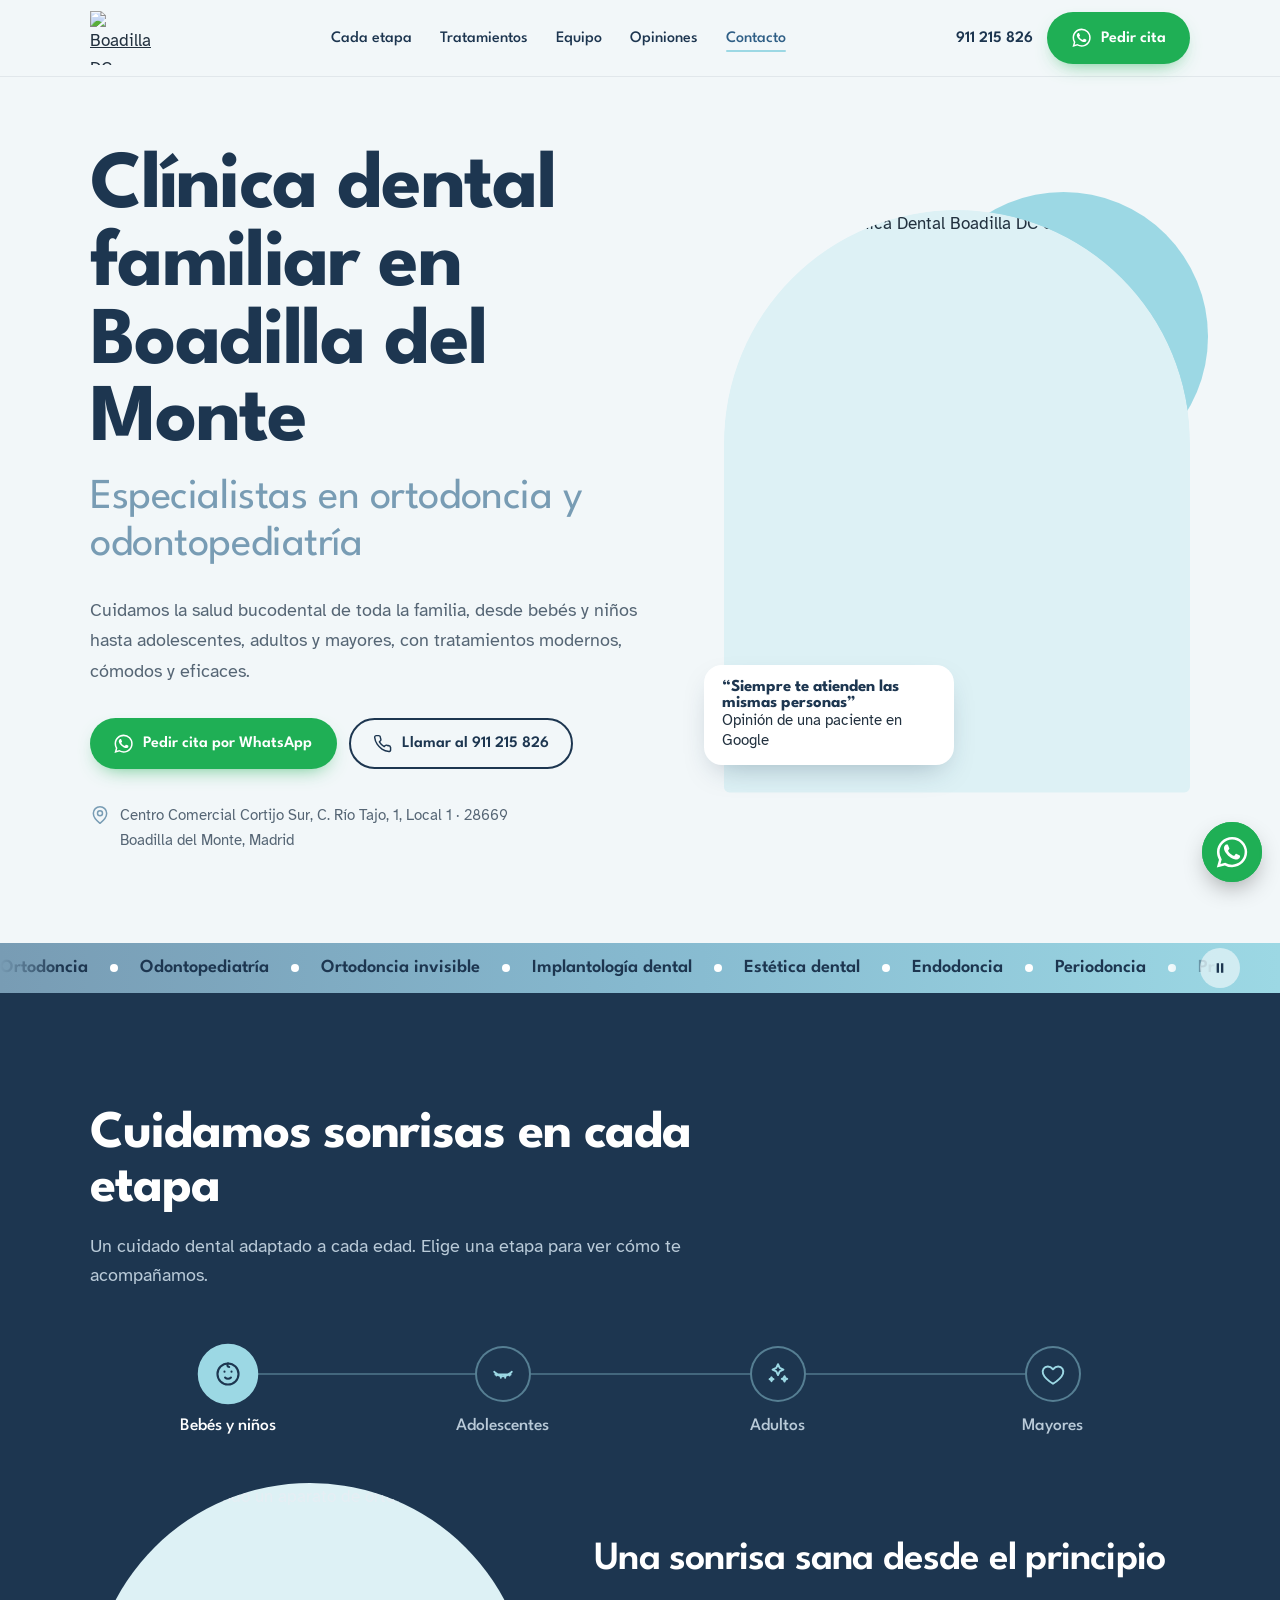
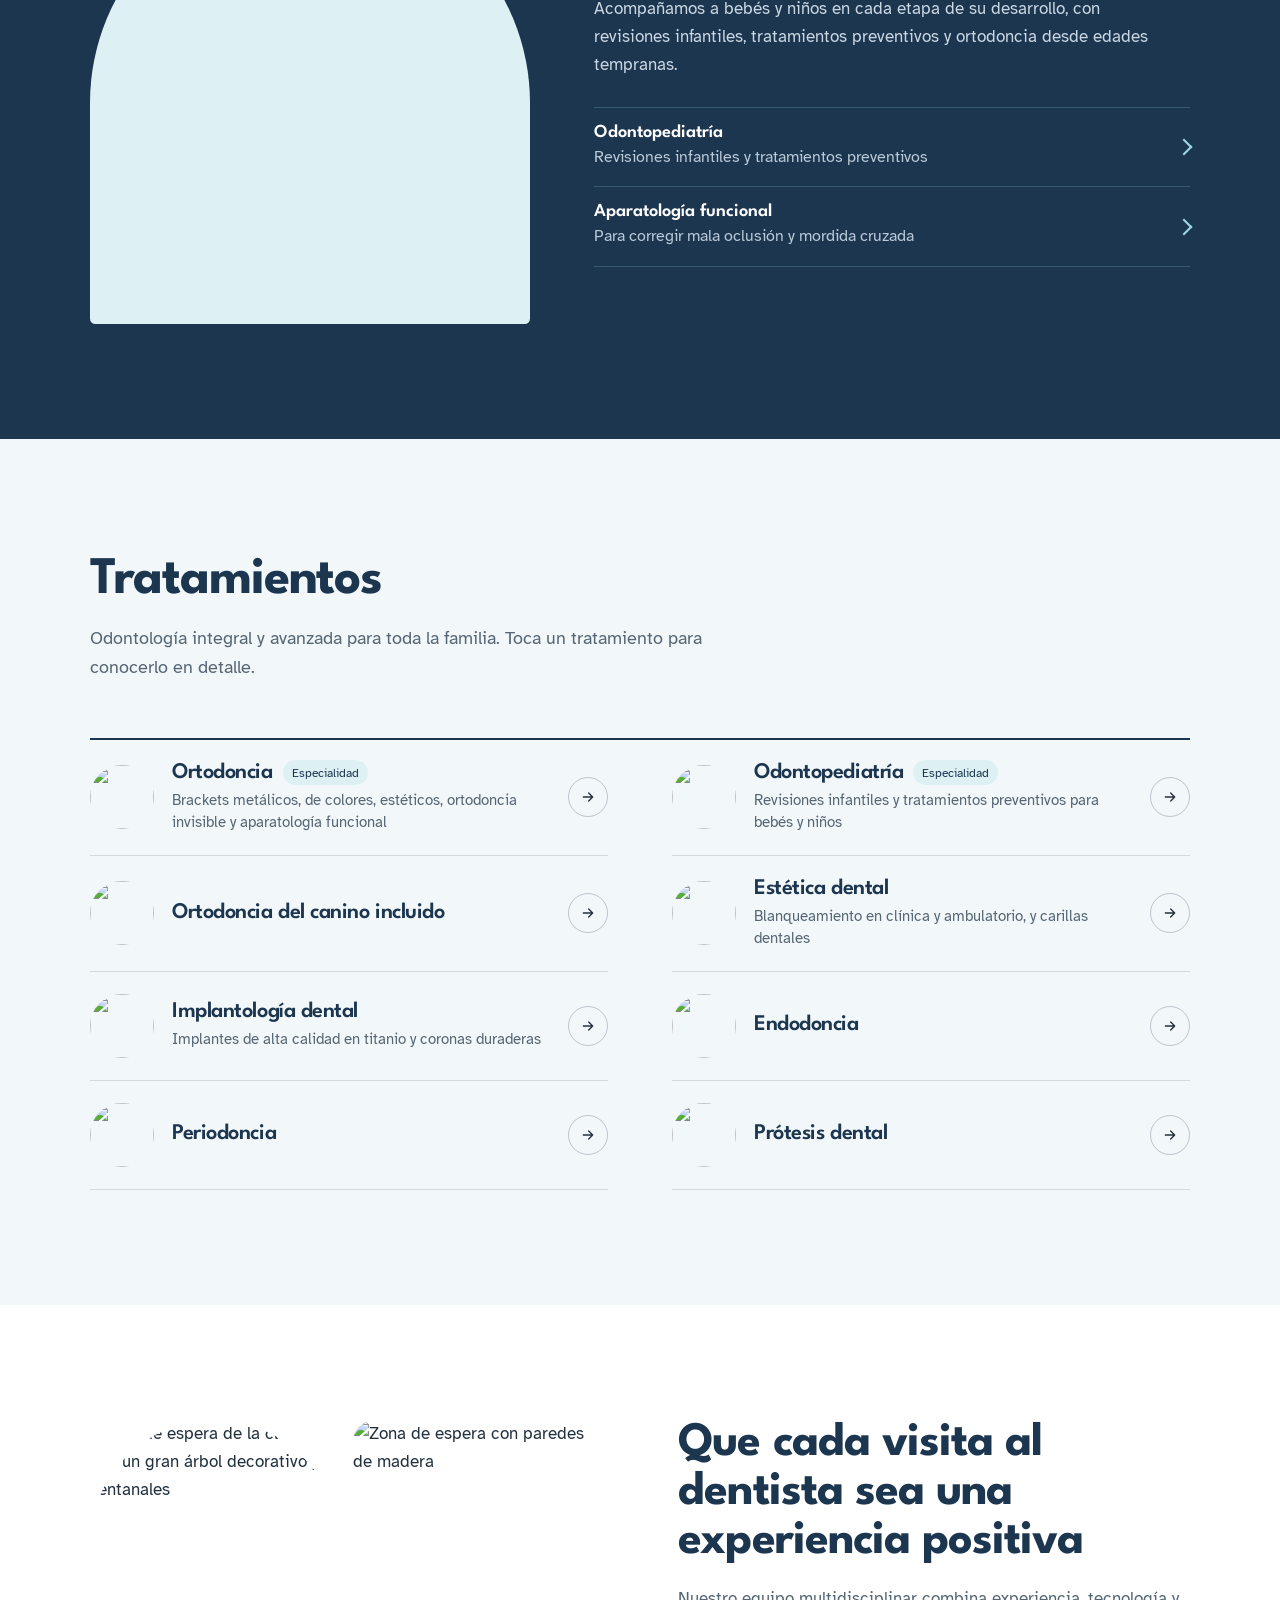
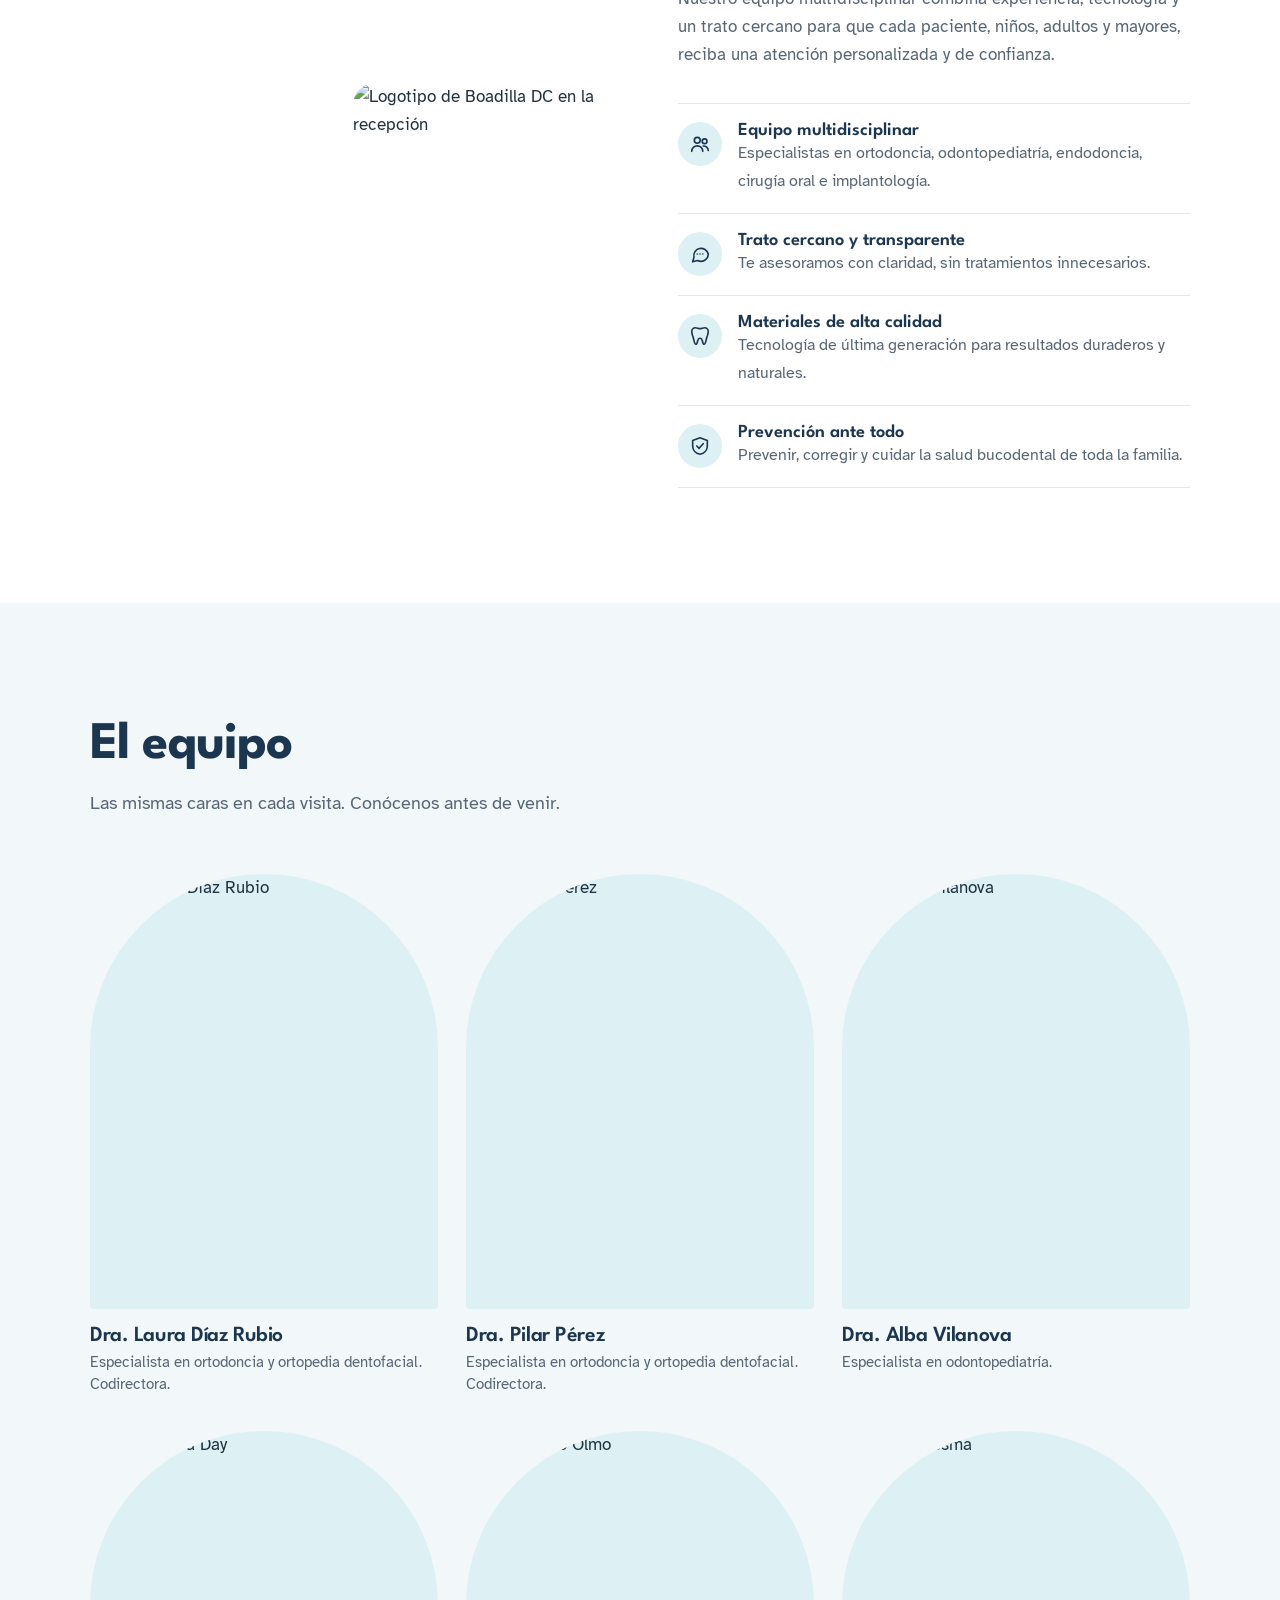
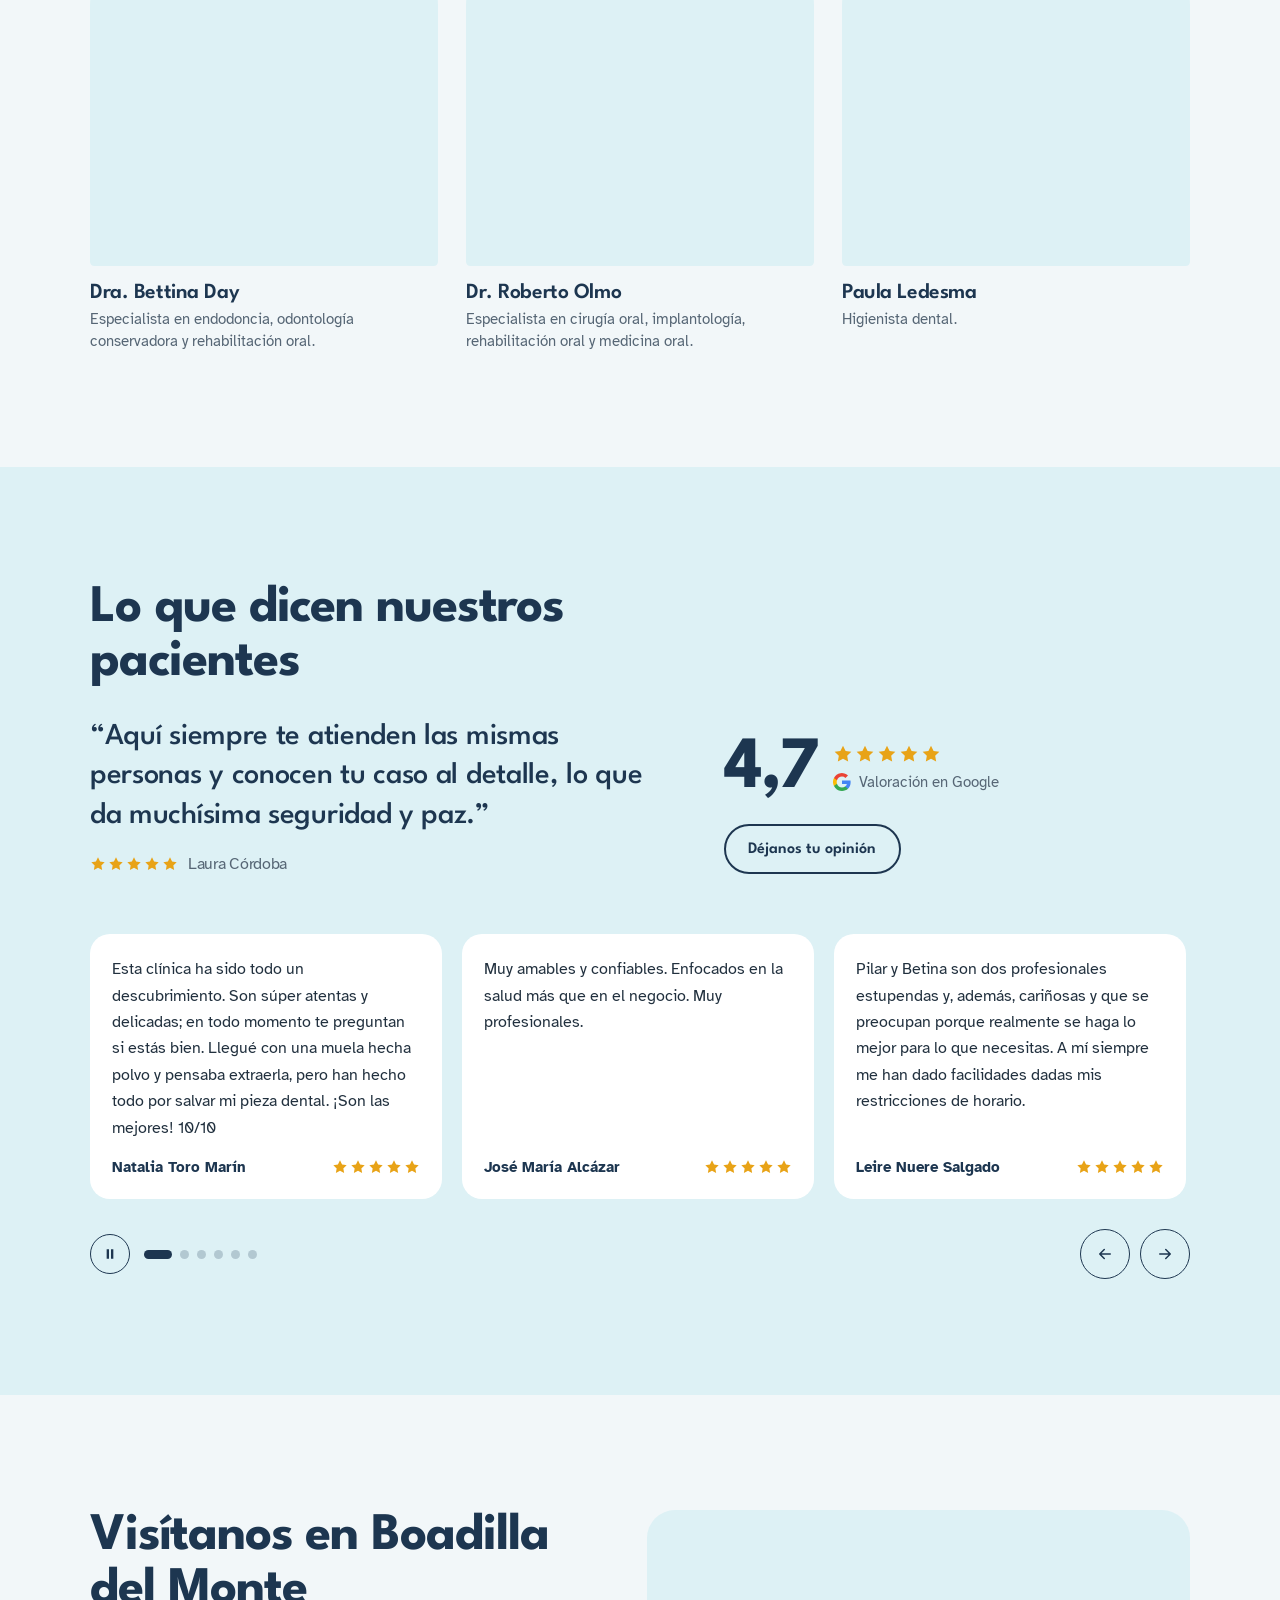
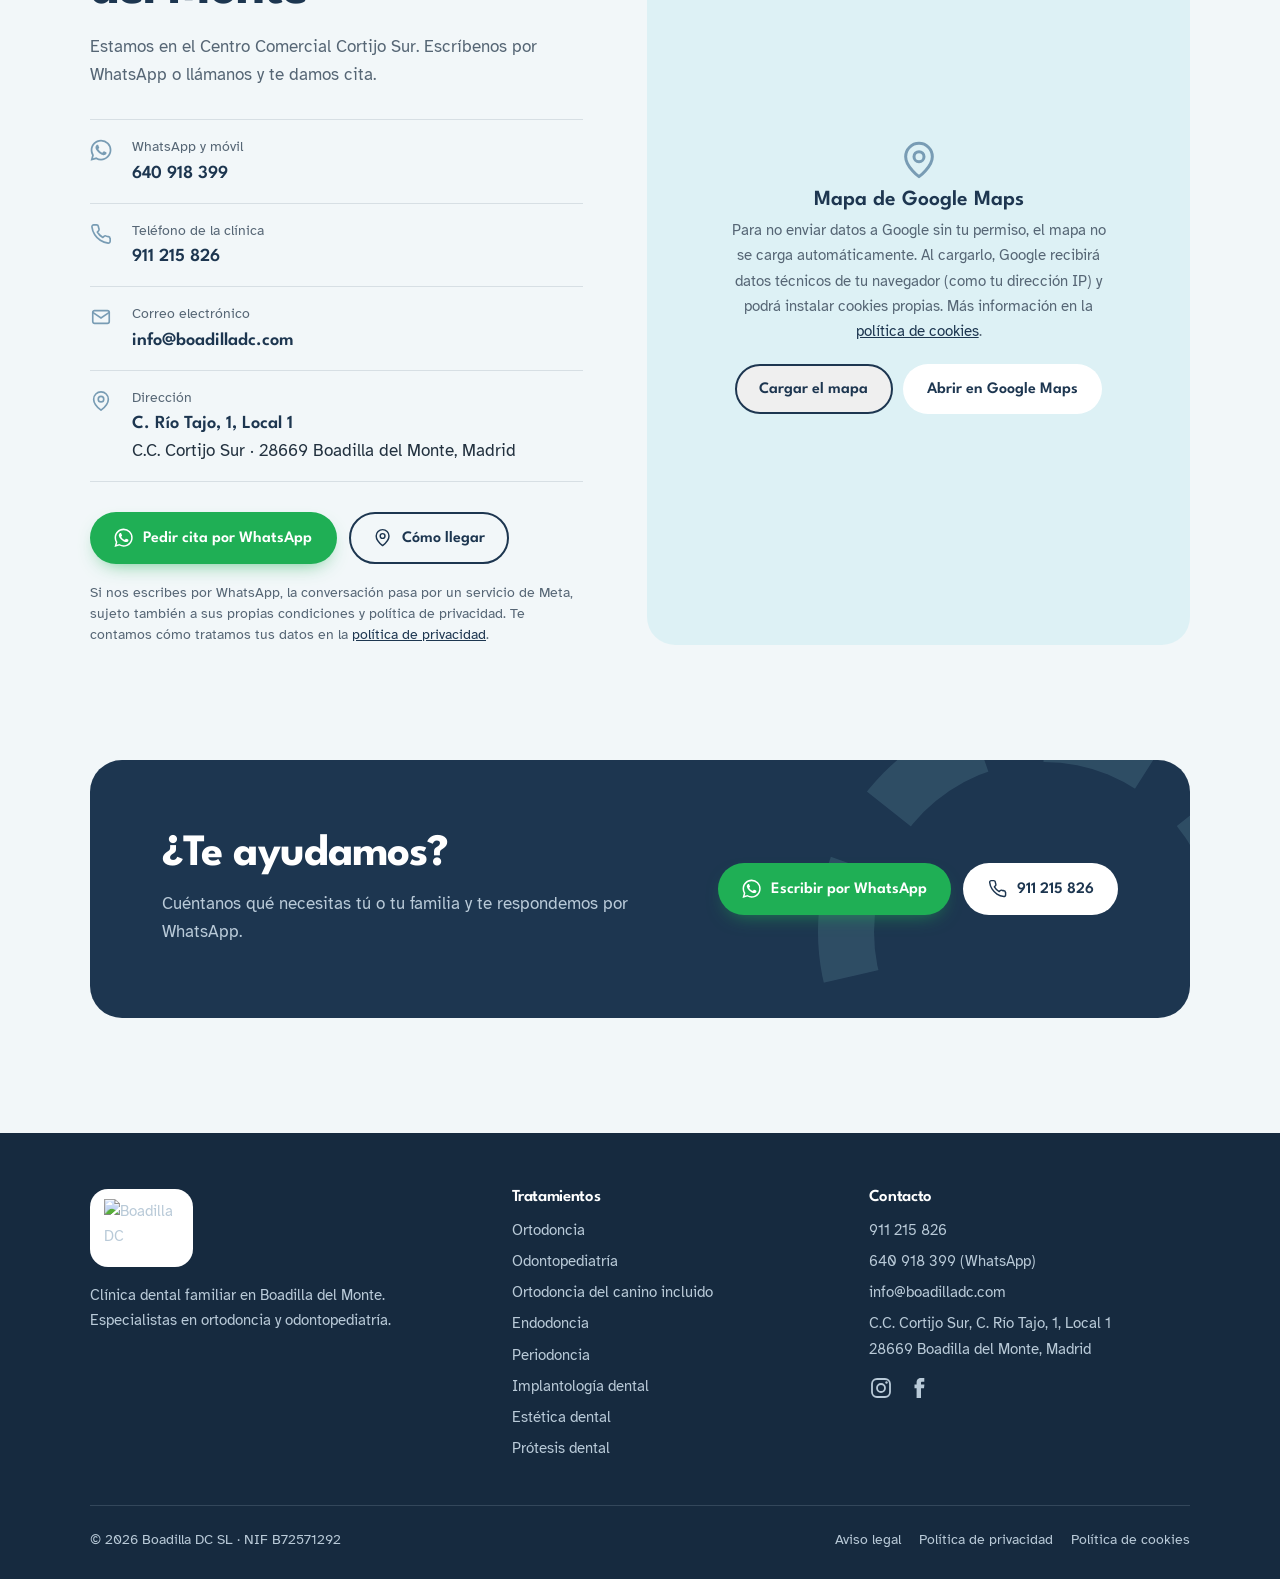
==== index.html @ c6693d9a "Sitio Boadilla DC: portada, movimiento y páginas legales" ====
<!doctype html>
<html lang="es">
<head>
<meta charset="utf-8">
<meta name="viewport" content="width=device-width, initial-scale=1">
<meta name="robots" content="noindex, nofollow">
<title>Clínica Dental Boadilla DC · Ortodoncia y odontopediatría en Boadilla del Monte</title>
<meta name="description" content="Clínica dental familiar en Boadilla del Monte. Especialistas en ortodoncia y odontopediatría, con endodoncia, periodoncia, implantología, estética y prótesis dental. Pide cita por WhatsApp.">
<link rel="icon" href="https://boadilladc.com/wp-content/uploads/2025/10/BDC_LogoFinal_doscolores.pdf-removebg-preview.png">
<link rel="preload" href="fonts/league-spartan-latin.woff2" as="font" type="font/woff2" crossorigin>
<link rel="stylesheet" href="fonts/fonts.css">
<style>
:root{
  --ink:#1D3650;        /* navy de los uniformes, profundizado del azul del logo */
  --steel:#789CB4;      /* azul del logo */
  --aqua:#9CD8E4;       /* aguamarina del logo */
  --aqua-soft:#DDF1F5;
  --mist:#F2F7F9;       /* fondo frío, clínico */
  --oak:#C49A6C;        /* listones de madera de la clínica */
  --white:#FFFFFF;
  --text:#22313F;
  --muted:#566675;
  --wa:#1FAF55;
  --radius-arch:999px 999px 24px 24px;
  --max:1180px;
  --gutter:clamp(16px,4vw,40px);
}
*{box-sizing:border-box}
html{scroll-behavior:smooth}
body{margin:0;background:var(--mist);color:var(--text);font:400 1.0625rem/1.65 "Atkinson Hyperlegible",system-ui,sans-serif;-webkit-font-smoothing:antialiased}
img{max-width:100%;display:block}
a{color:inherit}
h1,h2,h3,h4{font-family:"League Spartan",system-ui,sans-serif;color:var(--ink);margin:0;letter-spacing:-.02em;line-height:1.02}
p{margin:0}
.wrap{max-width:var(--max);margin:0 auto;padding:0 var(--gutter)}
:focus-visible{outline:3px solid var(--steel);outline-offset:3px;border-radius:6px}
.skip{position:absolute;left:-999px;top:8px;background:var(--ink);color:#fff;padding:8px 14px;z-index:200}
.skip:focus{left:8px}

/* Buttons */
.btn{display:inline-flex;align-items:center;gap:.6em;font:600 1rem/1 "League Spartan",sans-serif;padding:1em 1.4em .9em;border-radius:999px;text-decoration:none;border:2px solid transparent;transition:background .2s,color .2s,border-color .2s;white-space:nowrap}
.btn svg{width:1.2em;height:1.2em;flex:none;margin-top:-.15em}
.btn-wa{background:var(--wa);color:#fff}
.btn-wa:hover{background:#178f45}
.btn-line{border-color:var(--ink);color:var(--ink)}
.btn-line:hover{background:var(--ink);color:#fff}
.btn-light{background:#fff;color:var(--ink)}
.btn-light:hover{background:var(--aqua)}

/* Header */
header.site{position:sticky;top:0;z-index:50;background:rgba(242,247,249,.92);backdrop-filter:blur(10px);-webkit-backdrop-filter:blur(10px);border-bottom:1px solid rgba(29,54,80,.08)}
.bar{display:flex;align-items:center;justify-content:space-between;gap:20px;height:76px}
.brand img{height:54px;width:auto}
nav.main{display:flex;gap:28px;font:500 1rem "League Spartan",sans-serif}
nav.main a{text-decoration:none;color:var(--ink);padding:6px 0;border-bottom:2px solid transparent}
nav.main a:hover{border-color:var(--aqua)}
.bar-cta{display:flex;align-items:center;gap:14px}
.bar-tel{font:600 1rem "League Spartan",sans-serif;text-decoration:none;color:var(--ink)}
.menu-btn{display:none;background:none;border:0;padding:8px;color:var(--ink);cursor:pointer}
.menu-btn svg{width:28px;height:28px}

/* Hero */
.hero{padding:clamp(32px,6vw,72px) 0 clamp(48px,7vw,96px);overflow:hidden}
.hero-grid{display:grid;grid-template-columns:1.1fr .9fr;gap:clamp(28px,5vw,72px);align-items:center}
.hero h1{font-size:clamp(2.6rem,6.4vw,5.4rem);font-weight:700;line-height:.95}
.hero h1 .sub{display:block;font-weight:400;color:var(--steel);font-size:.52em;letter-spacing:-.01em;margin-top:.35em;line-height:1.1}
.hero .lead{margin-top:26px;max-width:34em;font-size:1.15rem;color:var(--muted)}
.hero .actions{display:flex;flex-wrap:wrap;gap:12px;margin-top:32px}
.hero .where{display:flex;gap:10px;align-items:flex-start;margin-top:34px;color:var(--muted);font-size:.95rem;max-width:30em}
.hero .where svg{width:20px;height:20px;flex:none;color:var(--steel);margin-top:2px}
.arch{position:relative;border-radius:var(--radius-arch);overflow:hidden;aspect-ratio:4/5;background:var(--aqua-soft)}
.arch img{width:100%;height:100%;object-fit:cover}
.hero-figure{position:relative}
.hero-figure::before{content:"";position:absolute;inset:-18px -18px auto auto;width:62%;aspect-ratio:1;border-radius:50%;background:var(--aqua);z-index:-1}
.hero-figure figcaption{position:absolute;left:-20px;bottom:28px;background:#fff;border-radius:18px;padding:14px 18px;box-shadow:0 12px 30px -12px rgba(29,54,80,.35);font-size:.92rem;max-width:250px;line-height:1.35}
.hero-figure figcaption strong{display:block;font:700 1.05rem "League Spartan",sans-serif;color:var(--ink)}

/* hero load sequence (single orchestrated moment) */
@media (prefers-reduced-motion:no-preference){
  .hero h1 .sub,.hero .lead,.hero .actions,.hero .where{animation:rise .8s cubic-bezier(.2,.7,.2,1) both}
  .hero h1 .sub{animation-delay:.38s}.hero .lead{animation-delay:.48s}.hero .actions{animation-delay:.58s}.hero .where{animation-delay:.68s}
  .hero .arch{animation:archin 1.1s cubic-bezier(.2,.7,.2,1) both .1s}
  @keyframes rise{from{opacity:0;transform:translateY(18px)}to{opacity:1;transform:none}}
  @keyframes archin{from{clip-path:inset(100% 0 0 0 round 999px 999px 24px 24px)}to{clip-path:inset(0 0 0 0 round 999px 999px 24px 24px)}}
}

/* Section scaffolding */
section{padding:clamp(64px,9vw,120px) 0}
.sec-head{max-width:46rem;margin-bottom:clamp(32px,5vw,56px)}
.sec-head h2{font-size:clamp(2rem,4.4vw,3.3rem);font-weight:700}
.sec-head p{margin-top:16px;color:var(--muted);font-size:1.1rem;max-width:38em}

/* Etapas — signature */
.etapas{background:var(--ink);color:#E6EEF4}
.etapas h2{color:#fff}
.etapas .sec-head p{color:#B9CAD8}
.stage-rail{position:relative;display:grid;grid-template-columns:repeat(4,1fr);gap:0;margin-bottom:40px}
.stage-rail::before{content:"";position:absolute;left:12.5%;right:12.5%;top:27px;height:2px;background:rgba(156,216,228,.3)}
.stage-tab{position:relative;background:none;border:0;color:#B9CAD8;font:500 1.1rem/1.2 "League Spartan",sans-serif;cursor:pointer;padding:0 8px 6px;display:flex;flex-direction:column;align-items:center;gap:14px;text-align:center}
.stage-tab .dot{width:56px;height:56px;border-radius:50%;border:2px solid rgba(156,216,228,.45);background:var(--ink);display:grid;place-items:center;transition:background .25s,border-color .25s,transform .25s}
.stage-tab .dot svg{width:26px;height:26px;color:var(--aqua)}
.stage-tab[aria-selected="true"]{color:#fff}
.stage-tab[aria-selected="true"] .dot{background:var(--aqua);border-color:var(--aqua);transform:scale(1.08)}
.stage-tab[aria-selected="true"] .dot svg{color:var(--ink)}
.stage-tab:hover .dot{border-color:var(--aqua)}
.stage-panel{display:grid;grid-template-columns:.85fr 1.15fr;gap:clamp(24px,5vw,64px);align-items:center}
.stage-panel[hidden]{display:none}
.stage-panel .arch{aspect-ratio:1/1;border-radius:var(--radius-arch)}
.stage-panel h3{color:#fff;font-size:clamp(1.7rem,3.2vw,2.5rem);font-weight:600}
.stage-panel > div > p{margin-top:14px;color:#C9D7E2;max-width:34em}
.stage-panel ul{list-style:none;padding:0;margin:28px 0 0;border-top:1px solid rgba(156,216,228,.22)}
.stage-panel li{border-bottom:1px solid rgba(156,216,228,.22)}
.stage-panel li a{display:grid;grid-template-columns:1fr auto;gap:4px 16px;padding:16px 0;text-decoration:none}
.stage-panel li strong{font:600 1.15rem "League Spartan",sans-serif;color:#fff}
.stage-panel li span{grid-column:1;color:#B9CAD8;font-size:.97rem}
.stage-panel li a::after{content:"";grid-row:1/3;grid-column:2;align-self:center;width:10px;height:10px;border-right:2px solid var(--aqua);border-top:2px solid var(--aqua);transform:rotate(45deg);transition:transform .2s}
.stage-panel li a:hover strong{color:var(--aqua)}
.stage-panel li a:hover::after{transform:translateX(4px) rotate(45deg)}
.stage-panel blockquote{margin:24px 0 0;padding-left:16px;border-left:3px solid var(--oak);color:#E6EEF4;font-style:italic}
.stage-panel blockquote cite{display:block;font-style:normal;color:#B9CAD8;font-size:.9rem;margin-top:4px}
@media (prefers-reduced-motion:no-preference){.stage-panel:not([hidden]){animation:fade .45s ease both}@keyframes fade{from{opacity:0}to{opacity:1}}}

/* Tratamientos index */
.treat-grid{display:grid;grid-template-columns:1fr 1fr;gap:0 clamp(24px,5vw,72px);border-top:2px solid var(--ink)}
.treat{display:grid;grid-template-columns:auto 1fr auto;gap:18px;align-items:center;padding:22px 0;border-bottom:1px solid rgba(29,54,80,.15);text-decoration:none}
.treat img{width:64px;height:64px;border-radius:50%;object-fit:cover}
.treat h3{font-size:1.4rem;font-weight:600}
.treat p{color:var(--muted);font-size:.95rem;margin-top:4px;line-height:1.45}
.treat .go{width:40px;height:40px;border-radius:50%;border:1.5px solid rgba(29,54,80,.25);display:grid;place-items:center;transition:background .2s,border-color .2s}
.treat .go svg{width:16px;height:16px}
.treat:hover .go{background:var(--aqua);border-color:var(--aqua)}
.treat:hover h3{color:#2f5f86}
.treat.feature h3::after{content:"Especialidad";font:500 .78rem/1 "Atkinson Hyperlegible",sans-serif;letter-spacing:0;color:var(--ink);background:var(--aqua-soft);border-radius:999px;padding:5px 9px 4px;margin-left:10px;vertical-align:middle}

/* Clínica / diferenciales */
.clinic{background:#fff}
.clinic-grid{display:grid;grid-template-columns:1fr 1fr;gap:clamp(32px,6vw,88px);align-items:start}
.clinic .photos{display:grid;grid-template-columns:1fr 1fr;gap:14px}
.clinic .photos img{width:100%;height:100%;object-fit:cover;border-radius:22px}
.clinic .photos .tall{grid-row:span 2;border-radius:var(--radius-arch)}
.clinic .photos .p1{aspect-ratio:1}
.clinic .photos .p2{aspect-ratio:1}
.clinic h2{font-size:clamp(2rem,4vw,3rem);font-weight:700}
.clinic .body p{margin-top:18px;color:var(--muted);max-width:36em}
.pillars{list-style:none;padding:0;margin:34px 0 0;display:grid;gap:0}
.pillars li{display:grid;grid-template-columns:44px 1fr;gap:16px;padding:18px 0;border-top:1px solid rgba(29,54,80,.12)}
.pillars li:last-child{border-bottom:1px solid rgba(29,54,80,.12)}
.pillars .ic{width:44px;height:44px;border-radius:50%;background:var(--aqua-soft);display:grid;place-items:center;color:var(--ink)}
.pillars .ic svg{width:22px;height:22px}
.pillars strong{font:600 1.15rem "League Spartan",sans-serif;color:var(--ink);display:block}
.pillars span{color:var(--muted);font-size:.97rem}

/* Equipo */
.team-grid{display:grid;grid-template-columns:repeat(3,1fr);gap:clamp(18px,3vw,36px) clamp(16px,2.5vw,28px)}
.member .arch{aspect-ratio:4/5;background:var(--aqua-soft)}
.member .arch img{object-position:center 20%}
.member h3{font-size:1.35rem;font-weight:600;margin-top:16px}
.member p{color:var(--muted);font-size:.95rem;margin-top:4px;line-height:1.45}
.team-photo{margin-top:clamp(36px,5vw,56px);border-radius:28px;overflow:hidden;position:relative}
.team-photo img{width:100%;aspect-ratio:21/9;object-fit:cover;object-position:center 35%}

/* Opiniones */
.reviews{background:var(--aqua-soft)}
.rev-top{display:grid;grid-template-columns:1.1fr .9fr;gap:clamp(28px,5vw,72px);align-items:end;margin-bottom:clamp(32px,5vw,56px)}
.rev-feature{font:500 clamp(1.35rem,2.4vw,1.9rem)/1.3 "League Spartan",sans-serif;color:var(--ink);letter-spacing:-.01em;margin:0}
.rev-feature footer{font:400 1rem "Atkinson Hyperlegible",sans-serif;color:var(--muted);margin-top:18px;display:flex;align-items:center;gap:10px}
.stars{display:inline-flex;gap:2px;color:#E8A317}
.stars svg{width:16px;height:16px}
.rev-cols{columns:3 300px;column-gap:20px}
.rev{break-inside:avoid;background:#fff;border-radius:20px;padding:22px 22px 20px;margin:0 0 20px}
.rev p{font-size:1rem}
.rev footer{display:flex;align-items:center;justify-content:space-between;margin-top:14px;font-size:.92rem;color:var(--muted)}
.rev footer b{color:var(--ink);font-weight:700}
.g-note{display:flex;align-items:center;gap:8px;color:var(--muted);font-size:.92rem}
.g-note svg{width:18px;height:18px}
.g-score{display:flex;align-items:center;gap:16px;margin-bottom:22px}
.g-score b{font:700 clamp(3.2rem,6vw,4.6rem)/.9 "League Spartan",sans-serif;color:var(--ink);letter-spacing:-.03em}
.g-score > span{display:grid;gap:6px}
.g-score .stars svg{width:20px;height:20px}

/* Contacto */
.contact-grid{display:grid;grid-template-columns:1fr 1.1fr;gap:clamp(28px,5vw,64px);align-items:stretch}
.contact h2{font-size:clamp(2rem,4.4vw,3.3rem);font-weight:700}
.contact .intro{margin-top:16px;color:var(--muted);max-width:32em}
.c-list{list-style:none;padding:0;margin:30px 0 0}
.c-list li{display:grid;grid-template-columns:28px 1fr;gap:14px;padding:16px 0;border-top:1px solid rgba(29,54,80,.12)}
.c-list li:last-child{border-bottom:1px solid rgba(29,54,80,.12)}
.c-list svg{width:22px;height:22px;color:var(--steel);margin-top:3px}
.c-list small{display:block;color:var(--muted);font-size:.85rem}
.c-list a{font:600 1.15rem "League Spartan",sans-serif;color:var(--ink);text-decoration:none}
.c-list a:hover{text-decoration:underline;text-decoration-color:var(--aqua);text-decoration-thickness:3px;text-underline-offset:4px}
.c-list address{font-style:normal}
.contact .actions{display:flex;flex-wrap:wrap;gap:12px;margin-top:30px}
.map{border-radius:28px;overflow:hidden;min-height:420px;background:var(--aqua-soft)}
.map iframe{width:100%;height:100%;min-height:420px;border:0;display:block}

/* Final CTA */
.final{padding:0 0 clamp(64px,9vw,120px)}
.final-box{background:var(--ink);border-radius:32px;padding:clamp(36px,6vw,72px);display:grid;grid-template-columns:1fr auto;gap:28px;align-items:center;position:relative;overflow:hidden}
.final-box::after{content:"";position:absolute;right:-80px;bottom:-140px;width:340px;height:340px;border-radius:50%;border:56px solid rgba(156,216,228,.14)}
.final-box h2{color:#fff;font-size:clamp(1.8rem,3.6vw,2.8rem);font-weight:700;max-width:16em}
.final-box p{color:#B9CAD8;margin-top:12px;max-width:34em}
.final-box .actions{display:flex;flex-wrap:wrap;gap:12px;position:relative;z-index:1}

/* Footer */
footer.site{background:#162A3F;color:#B9CAD8;padding:56px 0 28px;font-size:.95rem}
.f-grid{display:grid;grid-template-columns:1.2fr 1fr 1fr;gap:36px}
.f-logo{background:#fff;border-radius:18px;padding:10px 14px;display:inline-block}
.f-logo img{height:58px;width:auto}
footer.site h4{color:#fff;font-size:1.05rem;font-weight:600;margin-bottom:12px}
footer.site ul{list-style:none;padding:0;margin:0;display:grid;gap:6px}
footer.site a{text-decoration:none}
footer.site a:hover{color:var(--aqua)}
.f-bottom{display:flex;flex-wrap:wrap;justify-content:space-between;gap:12px;margin-top:44px;padding-top:22px;border-top:1px solid rgba(185,202,216,.18);font-size:.88rem}
.f-bottom nav{display:flex;flex-wrap:wrap;gap:18px}

/* Floating WhatsApp */
.wa-float{position:fixed;right:18px;bottom:18px;z-index:60;width:60px;height:60px;border-radius:50%;background:var(--wa);color:#fff;display:grid;place-items:center;box-shadow:0 10px 26px -8px rgba(0,0,0,.45);transition:transform .2s}
.wa-float:hover{transform:scale(1.06)}
.wa-float svg{width:32px;height:32px}

/* Mobile nav */
.m-nav{display:none}

/* Responsive */
@media (max-width:980px){
  nav.main,.bar-tel{display:none}
  .menu-btn{display:block}
  .m-nav{display:block;position:absolute;top:100%;left:0;right:0;background:var(--mist);border-bottom:1px solid rgba(29,54,80,.1);padding:8px var(--gutter) 22px;transform:translateY(-8px);opacity:0;visibility:hidden;transition:opacity .2s,transform .2s,visibility .2s;z-index:49}
  .m-nav.open{opacity:1;visibility:visible;transform:none}
  .m-nav a{display:block;padding:14px 0;font:600 1.3rem "League Spartan",sans-serif;color:var(--ink);text-decoration:none;border-bottom:1px solid rgba(29,54,80,.1)}
  .m-nav .btn{margin-top:18px;width:100%;justify-content:center}
  .hero-grid,.stage-panel,.clinic-grid,.contact-grid,.rev-top{grid-template-columns:1fr}
  .hero-figure{max-width:440px;margin:0 auto;width:100%}
  .treat-grid{grid-template-columns:1fr}
  .team-grid{grid-template-columns:repeat(2,1fr)}
  .final-box{grid-template-columns:1fr}
  .f-grid{grid-template-columns:1fr 1fr}
  .stage-panel .arch{max-width:380px}
}
@media (max-width:620px){
  body{font-size:1rem}
  .bar{height:68px}
  .brand img{height:46px}
  .bar-cta .btn{padding:.85em 1em .75em}
  .bar-cta .btn span{display:none}
  .hero .actions .btn,.contact .actions .btn,.final-box .actions .btn{flex:1 1 100%;justify-content:center}
  .hero-figure figcaption{left:10px;bottom:14px;max-width:210px;font-size:.85rem}
  .hero-figure::before{inset:-10px -10px auto auto}
  .stage-rail{grid-template-columns:repeat(4,1fr)}
  .stage-tab{font-size:.88rem;gap:10px;padding:0 2px 6px}
  .stage-tab .dot{width:46px;height:46px}
  .stage-rail::before{top:22px}
  .treat{grid-template-columns:auto 1fr;gap:14px}
  .treat img{width:52px;height:52px}
  .treat .go{display:none}
  .treat.feature h3::after{display:inline-block;margin:6px 0 0}
  .team-grid{gap:22px 14px}
  .member h3{font-size:1.1rem}
  .member p{font-size:.86rem}
  .team-photo img{aspect-ratio:4/3}
  .clinic .photos{gap:10px}
  .f-grid{grid-template-columns:1fr}
  .map,.map iframe{min-height:320px}
  .wa-float{width:56px;height:56px;right:14px;bottom:14px}
}
/* =====================================================================
   MOVIMIENTO · nivel "Vivo" contenido (salud): 500–800 ms, 18–26 px.
   Todo estado oculto depende de <html class="js">; sin JS la página es estática.
   ===================================================================== */
:root{--ease:cubic-bezier(.2,.7,.2,1);--dist:26px}
@media (max-width:640px){:root{--dist:18px}}
body{overflow-x:clip}

/* Revelación al hacer scroll, escalonada con --d */
.js .rv{opacity:0;transform:translateY(var(--dist));transition:opacity .75s var(--ease),transform .75s var(--ease);transition-delay:var(--d,0s)}
.js .rv.rv-scale{transform:scale(.965)}
.js .rv.in{opacity:1;transform:none}

/* Hero: título línea a línea con máscara */
.hero h1 .ln{display:block;overflow:hidden;padding-bottom:.07em;margin-bottom:-.07em}
.hero h1 .ln > span{display:block}
@media (prefers-reduced-motion:no-preference){
  .hero h1 .ln > span{animation:ln-rise .95s var(--ease) both}
  .hero h1 .ln:nth-child(2) > span{animation-delay:.1s}
  .hero h1 .ln:nth-child(3) > span{animation-delay:.2s}
  @keyframes ln-rise{from{transform:translateY(108%)}to{transform:none}}
  /* Ken Burns lento y sello flotante */
  .hero .arch img{animation:kb 20s ease-in-out 1.2s infinite alternate;transform-origin:50% 40%}
  @keyframes kb{from{transform:scale(1)}to{transform:scale(1.08) translateY(-1.5%)}}
  .hero-figure figcaption{animation:rise .8s var(--ease) .9s both,bob 5.5s ease-in-out 1.8s infinite}
  @keyframes bob{0%,100%{transform:translateY(0)}50%{transform:translateY(-8px)}}
  .hero-figure::before{animation:orb 1.2s var(--ease) .3s both}
  @keyframes orb{from{transform:scale(.4);opacity:0}to{transform:none;opacity:1}}
}

/* Cabecera que se compacta al hacer scroll + subrayado que crece */
header.site{transition:box-shadow .3s,background-color .3s}
header.site .bar{transition:height .3s var(--ease)}
header.site .brand img{transition:height .3s var(--ease)}
header.site.is-scrolled{box-shadow:0 10px 28px -20px rgba(29,54,80,.55);background:rgba(255,255,255,.94)}
header.site.is-scrolled .bar{height:64px}
header.site.is-scrolled .brand img{height:44px}
nav.main a{position:relative;border-bottom:0}
nav.main a::after{content:"";position:absolute;left:0;right:0;bottom:0;height:2px;border-radius:2px;background:var(--aqua);transform:scaleX(0);transform-origin:left;transition:transform .3s var(--ease)}
nav.main a:hover::after,nav.main a:focus-visible::after,nav.main a.active::after{transform:scaleX(1)}
nav.main a.active{color:#2f5f86}

/* Botones: brillo que atraviesa + elevación */
.btn{position:relative;overflow:hidden;transition:background .2s,color .2s,border-color .2s,transform .25s var(--ease),box-shadow .25s var(--ease)}
.btn::after{content:"";position:absolute;inset:0;background:linear-gradient(100deg,transparent 30%,rgba(255,255,255,.45) 50%,transparent 70%);transform:translateX(-120%);transition:transform .7s var(--ease);pointer-events:none}
.btn:hover{transform:translateY(-2px)}
.btn:hover::after{transform:translateX(120%)}
.btn-wa{box-shadow:0 8px 20px -10px rgba(31,175,85,.8)}
.btn-wa:hover{box-shadow:0 14px 28px -12px rgba(31,175,85,.9)}

/* Franja continua con las especialidades reales */
.band{background:linear-gradient(90deg,var(--steel),#86B9CF 50%,var(--aqua));color:var(--ink);padding:16px 0;overflow:clip}
.marquee{overflow:hidden;-webkit-mask-image:linear-gradient(90deg,transparent,#000 5%,#000 95%,transparent);mask-image:linear-gradient(90deg,transparent,#000 5%,#000 95%,transparent)}
.marquee-track{display:flex;width:max-content;animation:mq 38s linear infinite}
.marquee:hover .marquee-track,.marquee.off .marquee-track{animation-play-state:paused}
.marquee-track span{display:inline-flex;align-items:center;gap:22px;padding-right:22px;font:600 1.15rem/1 "League Spartan",sans-serif;white-space:nowrap}
.marquee-track span::after{content:"";width:8px;height:8px;border-radius:50%;background:#fff}
@keyframes mq{from{transform:translateX(0)}to{transform:translateX(-50%)}}

/* Etapas: línea de progreso que avanza hasta la etapa elegida */
.stage-rail::after{content:"";position:absolute;left:12.5%;right:12.5%;top:27px;height:2px;background:var(--aqua);transform:scaleX(var(--sp,0));transform-origin:left;transition:transform .6s var(--ease)}
@media (max-width:620px){.stage-rail::after{top:22px}}
.stage-panel:not([hidden]) .arch img{animation:panel-zoom 1s var(--ease) both}
.stage-panel:not([hidden]) li{animation:rise .6s var(--ease) both}
.stage-panel:not([hidden]) li:nth-child(2){animation-delay:.08s}
.stage-panel:not([hidden]) li:nth-child(3){animation-delay:.16s}
.stage-panel:not([hidden]) li:nth-child(4){animation-delay:.24s}
@keyframes panel-zoom{from{transform:scale(1.08)}to{transform:none}}
@keyframes rise{from{opacity:0;transform:translateY(18px)}to{opacity:1;transform:none}}

/* Tratamientos: la fila se desplaza y la foto hace zoom */
.treat > img,.treat > div{transition:transform .4s var(--ease)}
.treat:hover > img{transform:scale(1.12)}
.treat:hover > div{transform:translateX(6px)}
.treat{position:relative}
.treat::after{content:"";position:absolute;left:0;right:0;bottom:-1px;height:2px;background:var(--aqua);transform:scaleX(0);transform-origin:left;transition:transform .45s var(--ease)}
.treat:hover::after{transform:scaleX(1)}

/* Fotos: zoom suave al pasar el ratón */
.member .arch img{transition:transform .8s var(--ease)}
.member:hover .arch img{transform:scale(1.05)}
.pillars .ic{transition:background .3s,transform .3s var(--ease)}
.pillars li:hover .ic{background:var(--aqua);transform:rotate(-8deg) scale(1.06)}

/* Opiniones: carrusel con scroll-snap */
.rev-car-wrap{position:relative}
.rev-car{display:grid;grid-auto-flow:column;grid-auto-columns:calc((100% - 40px)/3);gap:20px;overflow-x:auto;scroll-snap-type:x mandatory;scroll-behavior:smooth;scrollbar-width:none;overscroll-behavior-x:contain;padding:4px 2px 8px;align-items:stretch}
.rev-car::-webkit-scrollbar{display:none}
.rev-car > .rev{scroll-snap-align:start;margin:0;display:flex;flex-direction:column;justify-content:space-between;transition:transform .35s var(--ease),box-shadow .35s var(--ease)}
.rev-car > .rev:hover{transform:translateY(-4px);box-shadow:0 20px 36px -26px rgba(29,54,80,.55)}
.rev-ctrls{display:flex;align-items:center;justify-content:space-between;gap:16px;margin-top:22px}
.rev-arrows{display:flex;gap:10px}
.rev-arrows button{width:50px;height:50px;border-radius:50%;border:1.5px solid var(--ink);background:transparent;color:var(--ink);cursor:pointer;display:grid;place-items:center;transition:background .25s,color .25s,transform .25s var(--ease)}
.rev-arrows button:hover{background:var(--ink);color:#fff;transform:scale(1.06)}
.rev-arrows svg{width:18px;height:18px}
.rev-arrows [data-prev] svg{transform:rotate(180deg)}
.rev-dots{display:flex;gap:8px}
.rev-dots button{width:9px;height:9px;border-radius:999px;border:0;padding:0;background:rgba(29,54,80,.22);cursor:pointer;transition:width .3s var(--ease),background .3s}
.rev-dots button[aria-current="true"]{width:28px;background:var(--ink)}
@media (max-width:980px){.rev-car{grid-auto-columns:calc((100% - 20px)/2)}}
@media (max-width:620px){.rev-car{grid-auto-columns:86%}.rev-arrows{display:none}.rev-ctrls{justify-content:center}}

/* WhatsApp flotante con pulso (escritorio) y barra fija (móvil) */
.wa-float::before{content:"";position:absolute;inset:0;border-radius:50%;border:2px solid var(--wa);animation:pulse 2.4s ease-out infinite;pointer-events:none}
@keyframes pulse{from{transform:scale(1);opacity:.8}to{transform:scale(1.6);opacity:0}}
.m-bar{display:none}
@media (max-width:860px){
  .wa-float{display:none}
  .m-bar{display:grid;grid-template-columns:1fr 1fr;gap:10px;position:fixed;left:0;right:0;bottom:0;z-index:60;padding:10px max(16px,env(safe-area-inset-right,0px)) calc(10px + env(safe-area-inset-bottom,0px)) max(16px,env(safe-area-inset-left,0px));background:rgba(255,255,255,.95);backdrop-filter:blur(10px);-webkit-backdrop-filter:blur(10px);border-top:1px solid rgba(29,54,80,.1);transform:translateY(110%);transition:transform .4s var(--ease)}
  .m-bar.show{transform:none}
  .m-bar .btn{justify-content:center;padding:.9em .8em .8em}
  footer.site{padding-bottom:calc(96px + env(safe-area-inset-bottom,0px))}
}
.no-js .m-bar,html:not(.js) .m-bar{transform:none}

/* Final CTA: el anillo decorativo gira despacio */
@media (prefers-reduced-motion:no-preference){.final-box::after{animation:spin-ring 30s linear infinite;border-style:dashed}@keyframes spin-ring{to{transform:rotate(360deg)}}}

/* Mapa con carga bajo demanda (sin peticiones a Google hasta el clic) */
.map{display:flex}
.map-gate{margin:auto;padding:clamp(24px,4vw,44px);max-width:30rem;text-align:center}
.map-gate > svg{width:40px;height:40px;color:var(--steel);margin:0 auto 10px;display:block}
.map-gate .map-title{font:600 1.35rem "League Spartan",sans-serif;color:var(--ink);margin-bottom:8px}
.map-gate p{color:var(--muted);font-size:.95rem}
.map-gate a:not(.btn){color:var(--ink)}
.map-actions{display:flex;flex-wrap:wrap;gap:10px;justify-content:center;margin-top:20px}
.map iframe{flex:1}

/* Aviso de WhatsApp */
.wa-note{margin-top:18px;font-size:.88rem;color:var(--muted);max-width:36em;line-height:1.5}
.wa-note a{color:var(--ink)}

/* Controles de pausa (WCAG 2.2.2) */
.band{position:relative}
.band .marquee{margin-right:56px}
.motion-toggle{display:inline-grid;place-items:center;width:40px;height:40px;border-radius:50%;border:1.5px solid currentColor;background:transparent;color:var(--ink);cursor:pointer;transition:background .2s,color .2s}
.motion-toggle:hover{background:var(--ink);color:#fff}
.motion-toggle svg{width:16px;height:16px}
.band .motion-toggle{position:absolute;right:max(12px,var(--gutter));top:50%;margin-top:-20px;background:rgba(255,255,255,.55);border-color:transparent}
.band .motion-toggle:hover{background:var(--ink);color:#fff}
.marquee.paused .marquee-track{animation-play-state:paused}
.motion-toggle .i-play{display:none}
.motion-toggle[aria-pressed="true"] .i-pause{display:none}
.motion-toggle[aria-pressed="true"] .i-play{display:block}
.rev-ctrls .left{display:flex;align-items:center;gap:14px}
@media (max-width:620px){.rev-ctrls{justify-content:center}}

@media (prefers-reduced-motion:reduce){
  .motion-toggle{display:none}
  html{scroll-behavior:auto}
  *,*::before,*::after{transition:none!important;animation:none!important}
  .js .rv{opacity:1;transform:none}
  .rev-car{scroll-behavior:auto}
}
</style>
</head>
<body>
<a class="skip" href="#inicio">Saltar al contenido</a>

<!-- SVG sprite -->
<svg width="0" height="0" style="position:absolute" aria-hidden="true">
  <symbol id="i-wa" viewBox="0 0 24 24"><path fill="currentColor" d="M17.47 14.38c-.3-.15-1.76-.87-2.03-.97-.27-.1-.47-.15-.67.15-.2.3-.77.97-.94 1.17-.17.2-.35.22-.65.07-.3-.15-1.26-.46-2.4-1.48-.89-.79-1.49-1.77-1.66-2.07-.17-.3-.02-.46.13-.61.13-.13.3-.35.45-.52.15-.17.2-.3.3-.5.1-.2.05-.37-.02-.52-.08-.15-.67-1.62-.92-2.22-.24-.58-.49-.5-.67-.51h-.57c-.2 0-.52.07-.8.37-.27.3-1.04 1.02-1.04 2.48s1.07 2.88 1.21 3.08c.15.2 2.1 3.2 5.08 4.49.71.31 1.26.49 1.69.63.71.23 1.36.2 1.87.12.57-.09 1.76-.72 2.01-1.41.25-.7.25-1.29.17-1.41-.07-.13-.27-.2-.57-.35M12.05 21.5h-.01a9.4 9.4 0 0 1-4.8-1.31l-.34-.2-3.56.93.95-3.47-.22-.36a9.39 9.39 0 0 1-1.44-5.01c0-5.2 4.23-9.42 9.43-9.42a9.37 9.37 0 0 1 9.42 9.43c0 5.2-4.23 9.42-9.43 9.42m8.02-17.44A11.27 11.27 0 0 0 12.05.75C5.8.75.72 5.83.72 12.08c0 2 .52 3.95 1.52 5.66L.62 23.62l6.02-1.58a11.3 11.3 0 0 0 5.4 1.38h.01c6.25 0 11.33-5.08 11.33-11.33 0-3.03-1.18-5.87-3.31-8.01"/></symbol>
  <symbol id="i-phone" viewBox="0 0 24 24"><path fill="none" stroke="currentColor" stroke-width="1.8" stroke-linecap="round" stroke-linejoin="round" d="M22 16.9v3a2 2 0 0 1-2.2 2 19.8 19.8 0 0 1-8.6-3.1 19.5 19.5 0 0 1-6-6A19.8 19.8 0 0 1 2.1 4.2 2 2 0 0 1 4.1 2h3a2 2 0 0 1 2 1.7c.1.9.4 1.8.7 2.7a2 2 0 0 1-.5 2.1L8 9.8a16 16 0 0 0 6 6l1.3-1.3a2 2 0 0 1 2.1-.4c.9.3 1.8.6 2.7.7a2 2 0 0 1 1.7 2z"/></symbol>
  <symbol id="i-pin" viewBox="0 0 24 24"><path fill="none" stroke="currentColor" stroke-width="1.8" stroke-linecap="round" stroke-linejoin="round" d="M20 10c0 6-8 12-8 12s-8-6-8-12a8 8 0 0 1 16 0z"/><circle cx="12" cy="10" r="3" fill="none" stroke="currentColor" stroke-width="1.8"/></symbol>
  <symbol id="i-mail" viewBox="0 0 24 24"><rect x="3" y="5" width="18" height="14" rx="2" fill="none" stroke="currentColor" stroke-width="1.8"/><path d="m3 7 9 6 9-6" fill="none" stroke="currentColor" stroke-width="1.8" stroke-linecap="round"/></symbol>
  <symbol id="i-ig" viewBox="0 0 24 24"><rect x="3" y="3" width="18" height="18" rx="5" fill="none" stroke="currentColor" stroke-width="1.8"/><circle cx="12" cy="12" r="4" fill="none" stroke="currentColor" stroke-width="1.8"/><circle cx="17.5" cy="6.5" r="1.2" fill="currentColor"/></symbol>
  <symbol id="i-fb" viewBox="0 0 24 24"><path fill="currentColor" d="M14 8.5V6.8c0-.8.5-1 .9-1h2.4V2.1L14 2c-3.6 0-4.4 2.7-4.4 4.4v2.1H7.5v3.8h2.1V22H14v-9.7h3l.4-3.8z"/></symbol>
  <symbol id="i-arrow" viewBox="0 0 24 24"><path fill="none" stroke="currentColor" stroke-width="2" stroke-linecap="round" stroke-linejoin="round" d="M5 12h14M13 6l6 6-6 6"/></symbol>
  <symbol id="i-star" viewBox="0 0 24 24"><path fill="currentColor" d="m12 2 3.1 6.3 6.9 1-5 4.9 1.2 6.8L12 17.8 5.8 21l1.2-6.8-5-4.9 6.9-1z"/></symbol>
  <symbol id="i-google" viewBox="0 0 24 24"><path fill="#4285F4" d="M23.5 12.3c0-.8-.1-1.6-.2-2.3H12v4.5h6.5a5.5 5.5 0 0 1-2.4 3.6v3h3.9c2.2-2.1 3.5-5.2 3.5-8.8"/><path fill="#34A853" d="M12 24c3.2 0 6-1.1 8-2.9l-3.9-3c-1.1.7-2.5 1.2-4.1 1.2-3.1 0-5.8-2.1-6.7-5H1.3v3.1A12 12 0 0 0 12 24"/><path fill="#FBBC05" d="M5.3 14.3a7.2 7.2 0 0 1 0-4.6V6.6H1.3a12 12 0 0 0 0 10.8z"/><path fill="#EA4335" d="M12 4.8c1.8 0 3.3.6 4.6 1.8l3.4-3.4A12 12 0 0 0 1.3 6.6l4 3.1c.9-2.9 3.6-4.9 6.7-4.9"/></symbol>
  <!-- etapas -->
  <symbol id="i-baby" viewBox="0 0 24 24"><g fill="none" stroke="currentColor" stroke-width="1.8" stroke-linecap="round"><circle cx="12" cy="12" r="9"/><path d="M9 10h.01M15 10h.01M9.5 15a3.5 3.5 0 0 0 5 0"/><path d="M12 3c-1 1.5-.5 3 1 3"/></g></symbol>
  <symbol id="i-teen" viewBox="0 0 24 24"><g fill="none" stroke="currentColor" stroke-width="1.8" stroke-linecap="round" stroke-linejoin="round"><path d="M4 10c2.5 3 5 4 8 4s5.5-1 8-4"/><path d="M6 11.6v1.8M10 13.6v1.8M14 13.6v1.8M18 11.6v1.8M5 12.5h14"/></g></symbol>
  <symbol id="i-adult" viewBox="0 0 24 24"><g fill="none" stroke="currentColor" stroke-width="1.8" stroke-linecap="round" stroke-linejoin="round"><path d="M12 3l1.6 3.4L17 8l-3.4 1.6L12 13l-1.6-3.4L7 8l3.4-1.6z"/><path d="M18 14l.8 1.7 1.7.8-1.7.8L18 19l-.8-1.7-1.7-.8 1.7-.8zM6 15l.6 1.2 1.2.6-1.2.6L6 18.6l-.6-1.2-1.2-.6 1.2-.6z"/></g></symbol>
  <symbol id="i-senior" viewBox="0 0 24 24"><g fill="none" stroke="currentColor" stroke-width="1.8" stroke-linecap="round" stroke-linejoin="round"><path d="M12 21s-7.5-4.6-9.2-9.2C1.6 8.4 3.8 5 7.2 5c2 0 3.4 1 4.8 2.6C13.4 6 14.8 5 16.8 5c3.4 0 5.6 3.4 4.4 6.8C19.5 16.4 12 21 12 21z"/></g></symbol>
  <!-- pilares -->
  <symbol id="i-team" viewBox="0 0 24 24"><g fill="none" stroke="currentColor" stroke-width="1.8" stroke-linecap="round" stroke-linejoin="round"><circle cx="9" cy="8" r="3.2"/><path d="M3 20c0-3.3 2.7-6 6-6s6 2.7 6 6"/><circle cx="17" cy="9" r="2.6"/><path d="M15.5 14.2A5 5 0 0 1 21 19"/></g></symbol>
  <symbol id="i-shield" viewBox="0 0 24 24"><g fill="none" stroke="currentColor" stroke-width="1.8" stroke-linecap="round" stroke-linejoin="round"><path d="M12 3l8 3v6c0 4.5-3.4 8.1-8 9-4.6-.9-8-4.5-8-9V6z"/><path d="m8.5 12 2.5 2.5 4.5-5"/></g></symbol>
  <symbol id="i-chat" viewBox="0 0 24 24"><g fill="none" stroke="currentColor" stroke-width="1.8" stroke-linecap="round" stroke-linejoin="round"><path d="M21 12a8 8 0 0 1-11.6 7.1L4 20.5l1.4-4.8A8 8 0 1 1 21 12z"/><path d="M9 12h.01M12 12h.01M15 12h.01"/></g></symbol>
  <symbol id="i-tech" viewBox="0 0 24 24"><g fill="none" stroke="currentColor" stroke-width="1.8" stroke-linecap="round" stroke-linejoin="round"><path d="M7 3c-2.2 0-4 1.8-4 4.2 0 3 1.3 5 2 7.8.5 2.4 1 6 2.6 6 1.4 0 1.6-3.2 2.2-5 .3-1 .9-1.5 2.2-1.5s1.9.5 2.2 1.5c.6 1.8.8 5 2.2 5 1.6 0 2.1-3.6 2.6-6 .7-2.8 2-4.8 2-7.8C21 4.8 19.2 3 17 3c-2 0-3 1-5 1S9 3 7 3z"/></g></symbol>
</svg>

<header class="site">
  <div class="wrap bar">
    <a class="brand" href="#inicio" aria-label="Clínica Dental Boadilla DC, inicio">
      <img src="https://boadilladc.com/wp-content/uploads/2025/10/BDC_LogoFinal_doscolores.pdf-removebg-preview.png" alt="Boadilla DC · ortodoncia y odontopediatría" width="154" height="119">
    </a>
    <nav class="main" aria-label="Principal">
      <a href="#etapas">Cada etapa</a>
      <a href="#tratamientos">Tratamientos</a>
      <a href="#equipo">Equipo</a>
      <a href="#opiniones">Opiniones</a>
      <a href="#contacto">Contacto</a>
    </nav>
    <div class="bar-cta">
      <a class="bar-tel" href="tel:+34911215826">911 215 826</a>
      <a class="btn btn-wa" href="https://wa.me/34640918399?text=Hola%2C%20me%20gustar%C3%ADa%20pedir%20cita%20en%20Cl%C3%ADnica%20Dental%20Boadilla%20DC." target="_blank" rel="noopener" data-wa><svg aria-hidden="true"><use href="#i-wa"/></svg><span>Pedir cita</span></a>
      <button class="menu-btn" aria-label="Abrir menú" aria-expanded="false" aria-controls="m-nav"><svg viewBox="0 0 24 24" aria-hidden="true"><path d="M4 7h16M4 12h16M4 17h16" stroke="currentColor" stroke-width="2" stroke-linecap="round"/></svg></button>
    </div>
  </div>
  <nav class="m-nav" id="m-nav" aria-label="Menú móvil">
    <a href="#etapas">Cada etapa</a>
    <a href="#tratamientos">Tratamientos</a>
    <a href="#equipo">Equipo</a>
    <a href="#opiniones">Opiniones</a>
    <a href="#contacto">Contacto</a>
    <a class="btn btn-line" href="tel:+34911215826"><svg aria-hidden="true"><use href="#i-phone"/></svg>Llamar al 911 215 826</a>
  </nav>
</header>

<main id="inicio">
  <!-- HERO -->
  <section class="hero" aria-labelledby="h-hero">
    <div class="wrap hero-grid">
      <div>
        <h1 id="h-hero"><span class="ln"><span>Clínica dental</span></span> <span class="ln"><span>familiar en</span></span> <span class="ln"><span>Boadilla del Monte</span></span><span class="sub">Especialistas en ortodoncia y odontopediatría</span></h1>
        <p class="lead">Cuidamos la salud bucodental de toda la familia, desde bebés y niños hasta adolescentes, adultos y mayores, con tratamientos modernos, cómodos y eficaces.</p>
        <div class="actions">
          <a class="btn btn-wa" href="https://wa.me/34640918399?text=Hola%2C%20me%20gustar%C3%ADa%20pedir%20cita%20en%20Cl%C3%ADnica%20Dental%20Boadilla%20DC." target="_blank" rel="noopener"><svg aria-hidden="true"><use href="#i-wa"/></svg>Pedir cita por WhatsApp</a>
          <a class="btn btn-line" href="tel:+34911215826"><svg aria-hidden="true"><use href="#i-phone"/></svg>Llamar al 911 215 826</a>
        </div>
        <p class="where"><svg aria-hidden="true"><use href="#i-pin"/></svg><span>Centro Comercial Cortijo Sur, C. Río Tajo, 1, Local 1 · 28669 Boadilla del Monte, Madrid</span></p>
      </div>
      <figure class="hero-figure" style="margin:0">
        <div class="arch">
          <img src="https://boadilladc.com/wp-content/uploads/2025/10/GARPRESS-0372-scaled.jpg" alt="Equipo de la Clínica Dental Boadilla DC en la clínica" fetchpriority="high">
        </div>
        <figcaption><strong>“Siempre te atienden las mismas personas”</strong>Opinión de una paciente en Google</figcaption>
      </figure>
    </div>
  </section>

  <!-- FRANJA DE ESPECIALIDADES -->
  <div class="band" aria-label="Especialidades de la clínica">
    <div class="marquee" data-marquee>
      <div class="marquee-track">
        <span>Ortodoncia</span><span>Odontopediatría</span><span>Ortodoncia invisible</span><span>Implantología dental</span><span>Estética dental</span><span>Endodoncia</span><span>Periodoncia</span><span>Prótesis dental</span>
      </div>
    </div>
    <button type="button" class="motion-toggle" data-pause-marquee aria-pressed="false" aria-label="Pausar la franja animada"><svg class="i-pause" viewBox="0 0 24 24" aria-hidden="true"><path fill="currentColor" d="M7 5h3.5v14H7zM13.5 5H17v14h-3.5z"/></svg><svg class="i-play" viewBox="0 0 24 24" aria-hidden="true"><path fill="currentColor" d="M8 5l11 7-11 7z"/></svg></button>
  </div>

  <!-- ETAPAS (sello) -->
  <section class="etapas" id="etapas" aria-labelledby="h-etapas">
    <div class="wrap">
      <div class="sec-head">
        <h2 id="h-etapas">Cuidamos sonrisas en cada etapa</h2>
        <p>Un cuidado dental adaptado a cada edad. Elige una etapa para ver cómo te acompañamos.</p>
      </div>

      <div class="stage-rail" role="tablist" aria-label="Etapas de la vida">
        <button class="stage-tab" role="tab" id="t-ninos" aria-controls="p-ninos" aria-selected="true"><span class="dot"><svg aria-hidden="true"><use href="#i-baby"/></svg></span>Bebés y niños</button>
        <button class="stage-tab" role="tab" id="t-adol" aria-controls="p-adol" aria-selected="false" tabindex="-1"><span class="dot"><svg aria-hidden="true"><use href="#i-teen"/></svg></span>Adolescentes</button>
        <button class="stage-tab" role="tab" id="t-adul" aria-controls="p-adul" aria-selected="false" tabindex="-1"><span class="dot"><svg aria-hidden="true"><use href="#i-adult"/></svg></span>Adultos</button>
        <button class="stage-tab" role="tab" id="t-may" aria-controls="p-may" aria-selected="false" tabindex="-1"><span class="dot"><svg aria-hidden="true"><use href="#i-senior"/></svg></span>Mayores</button>
      </div>

      <div class="stage-panel" role="tabpanel" id="p-ninos" aria-labelledby="t-ninos">
        <div class="arch"><img loading="lazy" src="https://boadilladc.com/wp-content/uploads/2025/10/GARPRESS-0398-2-scaled.jpg" alt="Doctora mostrando un aparato de ortodoncia a una niña"></div>
        <div>
          <h3>Una sonrisa sana desde el principio</h3>
          <p>Acompañamos a bebés y niños en cada etapa de su desarrollo, con revisiones infantiles, tratamientos preventivos y ortodoncia desde edades tempranas.</p>
          <ul>
            <li><a href="https://boadilladc.com/odontopediatria-en-boadilla-del-monte/"><strong>Odontopediatría</strong><span>Revisiones infantiles y tratamientos preventivos</span></a></li>
            <li><a href="https://boadilladc.com/ortodoncia-en-boadilla-del-monte/"><strong>Aparatología funcional</strong><span>Para corregir mala oclusión y mordida cruzada</span></a></li>
          </ul>
        </div>
      </div>

      <div class="stage-panel" role="tabpanel" id="p-adol" aria-labelledby="t-adol" hidden>
        <div class="arch"><img loading="lazy" src="https://boadilladc.com/wp-content/uploads/2025/10/GARPRESS-0015-scaled.jpg" alt="Paciente joven durante una revisión en Boadilla DC"></div>
        <div>
          <h3>Ortodoncia con todas las técnicas</h3>
          <p>Prevenimos, corregimos y cuidamos la mordida con tratamientos modernos y cómodos, pensados para el día a día de los adolescentes.</p>
          <ul>
            <li><a href="https://boadilladc.com/ortodoncia-en-boadilla-del-monte/"><strong>Ortodoncia</strong><span>Brackets metálicos, de colores, estéticos y ortodoncia invisible</span></a></li>
            <li><a href="https://boadilladc.com/ortodoncia-del-canino-incluido-en-boadilla-del-monte/"><strong>Ortodoncia del canino incluido</strong><span>Tratamiento especializado de caninos incluidos</span></a></li>
          </ul>
        </div>
      </div>

      <div class="stage-panel" role="tabpanel" id="p-adul" aria-labelledby="t-adul" hidden>
        <div class="arch"><img loading="lazy" src="https://boadilladc.com/wp-content/uploads/2025/10/GARPRESS-0537-scaled.jpg" alt="Modelo dental con ortodoncia en manos de la doctora"></div>
        <div>
          <h3>Odontología avanzada y conservadora</h3>
          <p>Materiales de alta calidad y tecnología de última generación para lograr resultados duraderos y naturales.</p>
          <ul>
            <li><a href="https://boadilladc.com/estetica-dental-en-boadilla-del-monte/"><strong>Estética dental</strong><span>Blanqueamiento en clínica y ambulatorio, y carillas dentales</span></a></li>
            <li><a href="https://boadilladc.com/ortodoncia-en-boadilla-del-monte/"><strong>Ortodoncia invisible</strong><span>Alineadores invisibles y brackets estéticos</span></a></li>
            <li><a href="https://boadilladc.com/endodoncia-en-boadilla-del-monte/"><strong>Endodoncia</strong><span>Odontología conservadora</span></a></li>
            <li><a href="https://boadilladc.com/periodoncia-en-boadilla-del-monte/"><strong>Periodoncia</strong><span>Cuidado de encías</span></a></li>
          </ul>
        </div>
      </div>

      <div class="stage-panel" role="tabpanel" id="p-may" aria-labelledby="t-may" hidden>
        <div class="arch"><img loading="lazy" src="https://boadilladc.com/wp-content/uploads/2025/10/GARPRESS-2054-scaled.jpg" alt="Gabinete dental de la Clínica Boadilla DC"></div>
        <div>
          <h3>Estética, comodidad y funcionalidad a largo plazo</h3>
          <p>Implantes de alta calidad en titanio y coronas duraderas, con un tratamiento adaptado a la realidad de cada persona.</p>
          <ul>
            <li><a href="https://boadilladc.com/implantologia-dental-en-boadilla-del-monte/"><strong>Implantología dental</strong><span>Implantes de titanio y coronas duraderas</span></a></li>
            <li><a href="https://boadilladc.com/protesis-dental-en-boadilla-del-monte/"><strong>Prótesis dental</strong><span>Rehabilitación oral</span></a></li>
          </ul>
          <blockquote>“Con mi madre de 89 años han sabido adaptar el tratamiento y atenderla.”<cite>Leire Nuere Salgado, opinión en Google</cite></blockquote>
        </div>
      </div>
    </div>
  </section>

  <!-- TRATAMIENTOS -->
  <section id="tratamientos" aria-labelledby="h-trat">
    <div class="wrap">
      <div class="sec-head">
        <h2 id="h-trat">Tratamientos</h2>
        <p>Odontología integral y avanzada para toda la familia. Toca un tratamiento para conocerlo en detalle.</p>
      </div>
      <div class="treat-grid">
        <a class="treat feature" href="https://boadilladc.com/ortodoncia-en-boadilla-del-monte/"><img loading="lazy" src="https://boadilladc.com/wp-content/uploads/elementor/thumbs/GARPRESS-0619-scaled-rcybadso8kiekzkc7w1uyxkk2gc5g3b0u8u4u6hvns.jpg" alt=""><div><h3>Ortodoncia</h3><p>Brackets metálicos, de colores, estéticos, ortodoncia invisible y aparatología funcional</p></div><span class="go" aria-hidden="true"><svg><use href="#i-arrow"/></svg></span></a>
        <a class="treat feature" href="https://boadilladc.com/odontopediatria-en-boadilla-del-monte/"><img loading="lazy" src="https://boadilladc.com/wp-content/uploads/elementor/thumbs/GARPRESS-0023-scaled-rcya18lq00pmz750tvjwptokz8uirf34asvm2rfki0.jpg" alt=""><div><h3>Odontopediatría</h3><p>Revisiones infantiles y tratamientos preventivos para bebés y niños</p></div><span class="go" aria-hidden="true"><svg><use href="#i-arrow"/></svg></span></a>
        <a class="treat" href="https://boadilladc.com/ortodoncia-del-canino-incluido-en-boadilla-del-monte/"><img loading="lazy" src="https://boadilladc.com/wp-content/uploads/elementor/thumbs/GARPRESS-0018-scaled-rcya0psy7bzwizwbvnfdbyfd3jf6hh0hk7twh87fyg.jpg" alt=""><div><h3>Ortodoncia del canino incluido</h3></div><span class="go" aria-hidden="true"><svg><use href="#i-arrow"/></svg></span></a>
        <a class="treat" href="https://boadilladc.com/estetica-dental-en-boadilla-del-monte/"><img loading="lazy" src="https://boadilladc.com/wp-content/uploads/elementor/thumbs/GARPRESS-0155-scaled-rcyaanxgj7m5efg4sg887y1zfce0y5i7xgdwbngg3s.jpg" alt=""><div><h3>Estética dental</h3><p>Blanqueamiento en clínica y ambulatorio, y carillas dentales</p></div><span class="go" aria-hidden="true"><svg><use href="#i-arrow"/></svg></span></a>
        <a class="treat" href="https://boadilladc.com/implantologia-dental-en-boadilla-del-monte/"><img loading="lazy" src="https://boadilladc.com/wp-content/uploads/elementor/thumbs/GARPRESS-0548-scaled-rcyb6obla3foscy7vacu4v93pqm132l4zw76ovzs7c.jpg" alt=""><div><h3>Implantología dental</h3><p>Implantes de alta calidad en titanio y coronas duraderas</p></div><span class="go" aria-hidden="true"><svg><use href="#i-arrow"/></svg></span></a>
        <a class="treat" href="https://boadilladc.com/endodoncia-en-boadilla-del-monte/"><img loading="lazy" src="https://boadilladc.com/wp-content/uploads/elementor/thumbs/GARPRESS-0791-scaled-rcybfrffcfvh0nr2t7r08kpifttrhqnq8v85p6is20.jpg" alt=""><div><h3>Endodoncia</h3></div><span class="go" aria-hidden="true"><svg><use href="#i-arrow"/></svg></span></a>
        <a class="treat" href="https://boadilladc.com/periodoncia-en-boadilla-del-monte/"><img loading="lazy" src="https://boadilladc.com/wp-content/uploads/elementor/thumbs/GARPRESS-0766-scaled-rcyberpk4qikrh6ylsb6ltpzv6ptd8pxfyfpgnzqmg.jpg" alt=""><div><h3>Periodoncia</h3></div><span class="go" aria-hidden="true"><svg><use href="#i-arrow"/></svg></span></a>
        <a class="treat" href="https://boadilladc.com/protesis-dental-en-boadilla-del-monte/"><img loading="lazy" src="https://boadilladc.com/wp-content/uploads/elementor/thumbs/GARPRESS-0646-scaled-rcybb6xo4fmakwe0hqnam87uhecj2pipa926praoaw.jpg" alt=""><div><h3>Prótesis dental</h3></div><span class="go" aria-hidden="true"><svg><use href="#i-arrow"/></svg></span></a>
      </div>
    </div>
  </section>

  <!-- CLÍNICA / DIFERENCIALES -->
  <section class="clinic" id="clinica" aria-labelledby="h-clinic">
    <div class="wrap clinic-grid">
      <div class="photos">
        <img class="tall" loading="lazy" src="https://boadilladc.com/wp-content/uploads/2025/10/GARPRESS-2045-1-scaled.jpg" alt="Sala de espera de la clínica con un gran árbol decorativo y ventanales">
        <img class="p1" loading="lazy" src="https://boadilladc.com/wp-content/uploads/elementor/thumbs/GARPRESS-2007-scaled-rcybkii1wadnpoul29p3udjejyekenivkdyj1jh4lk.jpg" alt="Zona de espera con paredes de madera">
        <img class="p2" loading="lazy" src="https://boadilladc.com/wp-content/uploads/elementor/thumbs/GARPRESS-2052-scaled-rcybme6fkcyaxm4a32y8twglbp4zsuzjtoxhlgos5k.jpg" alt="Logotipo de Boadilla DC en la recepción">
      </div>
      <div class="body">
        <h2 id="h-clinic">Que cada visita al dentista sea una experiencia positiva</h2>
        <p>Nuestro equipo multidisciplinar combina experiencia, tecnología y un trato cercano para que cada paciente, niños, adultos y mayores, reciba una atención personalizada y de confianza.</p>
        <ul class="pillars">
          <li><span class="ic"><svg aria-hidden="true"><use href="#i-team"/></svg></span><div><strong>Equipo multidisciplinar</strong><span>Especialistas en ortodoncia, odontopediatría, endodoncia, cirugía oral e implantología.</span></div></li>
          <li><span class="ic"><svg aria-hidden="true"><use href="#i-chat"/></svg></span><div><strong>Trato cercano y transparente</strong><span>Te asesoramos con claridad, sin tratamientos innecesarios.</span></div></li>
          <li><span class="ic"><svg aria-hidden="true"><use href="#i-tech"/></svg></span><div><strong>Materiales de alta calidad</strong><span>Tecnología de última generación para resultados duraderos y naturales.</span></div></li>
          <li><span class="ic"><svg aria-hidden="true"><use href="#i-shield"/></svg></span><div><strong>Prevención ante todo</strong><span>Prevenir, corregir y cuidar la salud bucodental de toda la familia.</span></div></li>
        </ul>
      </div>
    </div>
  </section>

  <!-- EQUIPO -->
  <section id="equipo" aria-labelledby="h-team">
    <div class="wrap">
      <div class="sec-head">
        <h2 id="h-team">El equipo</h2>
        <p>Las mismas caras en cada visita. Conócenos antes de venir.</p>
      </div>
      <div class="team-grid">
        <article class="member"><div class="arch"><img loading="lazy" src="https://boadilladc.com/wp-content/uploads/2026/03/DSC_0031-scaled.jpg" alt="Dra. Laura Díaz Rubio"></div><h3>Dra. Laura Díaz Rubio</h3><p>Especialista en ortodoncia y ortopedia dentofacial. Codirectora.</p></article>
        <article class="member"><div class="arch"><img loading="lazy" src="https://boadilladc.com/wp-content/uploads/2026/03/DSC_0024-scaled.jpg" alt="Dra. Pilar Pérez"></div><h3>Dra. Pilar Pérez</h3><p>Especialista en ortodoncia y ortopedia dentofacial. Codirectora.</p></article>
        <article class="member"><div class="arch"><img loading="lazy" src="https://boadilladc.com/wp-content/uploads/2025/10/GARPRESS-0088-1536x2048.jpg" alt="Dra. Alba Vilanova"></div><h3>Dra. Alba Vilanova</h3><p>Especialista en odontopediatría.</p></article>
        <article class="member"><div class="arch"><img loading="lazy" src="https://boadilladc.com/wp-content/uploads/2025/10/GARPRESS-0347-scaled.jpg" alt="Dra. Bettina Day"></div><h3>Dra. Bettina Day</h3><p>Especialista en endodoncia, odontología conservadora y rehabilitación oral.</p></article>
        <article class="member"><div class="arch"><img loading="lazy" src="https://boadilladc.com/wp-content/uploads/2025/10/GARPRESS-0204-scaled.jpg" alt="Dr. Roberto Olmo"></div><h3>Dr. Roberto Olmo</h3><p>Especialista en cirugía oral, implantología, rehabilitación oral y medicina oral.</p></article>
        <article class="member"><div class="arch"><img loading="lazy" src="https://boadilladc.com/wp-content/uploads/2026/03/DSC_0022-scaled.jpg" alt="Paula Ledesma"></div><h3>Paula Ledesma</h3><p>Higienista dental.</p></article>
      </div>
    </div>
  </section>

  <!-- OPINIONES -->
  <section class="reviews" id="opiniones" aria-labelledby="h-rev">
    <div class="wrap">
      <div class="rev-top">
        <div>
          <h2 id="h-rev" class="sec-head" style="margin:0 0 28px;font-size:clamp(2rem,4.4vw,3.3rem);font-weight:700">Lo que dicen nuestros pacientes</h2>
          <blockquote class="rev-feature">“Aquí siempre te atienden las mismas personas y conocen tu caso al detalle, lo que da muchísima seguridad y paz.”
            <footer><span class="stars" aria-label="5 de 5 estrellas"><svg><use href="#i-star"/></svg><svg><use href="#i-star"/></svg><svg><use href="#i-star"/></svg><svg><use href="#i-star"/></svg><svg><use href="#i-star"/></svg></span>Laura Córdoba</footer>
          </blockquote>
        </div>
        <div>
          <p class="g-score"><b data-count="5.0">5,0</b><span><span class="stars" aria-label="5 de 5 estrellas"><svg><use href="#i-star"/></svg><svg><use href="#i-star"/></svg><svg><use href="#i-star"/></svg><svg><use href="#i-star"/></svg><svg><use href="#i-star"/></svg></span><span class="g-note"><svg aria-hidden="true"><use href="#i-google"/></svg>Valoración en Google</span></span></p>
          <a class="btn btn-line" href="https://g.page/r/Ca1rQI64ILdUEBM/review" target="_blank" rel="noopener">Déjanos tu opinión</a>
        </div>
      </div>
      <div class="rev-car-wrap" data-carousel-root data-autoplay="6000">
      <div class="rev-car" data-carousel aria-label="Opiniones de pacientes" role="region">
        <figure class="rev"><p>Esta clínica ha sido todo un descubrimiento. Son súper atentas y delicadas; en todo momento te preguntan si estás bien. Llegué con una muela hecha polvo y pensaba extraerla, pero han hecho todo por salvar mi pieza dental. ¡Son las mejores! 10/10</p><footer><b>Natalia Toro Marín</b><span class="stars" aria-label="5 estrellas"><svg><use href="#i-star"/></svg><svg><use href="#i-star"/></svg><svg><use href="#i-star"/></svg><svg><use href="#i-star"/></svg><svg><use href="#i-star"/></svg></span></footer></figure>
        <figure class="rev"><p>Muy amables y confiables. Enfocados en la salud más que en el negocio. Muy profesionales.</p><footer><b>José María Alcázar</b><span class="stars" aria-label="5 estrellas"><svg><use href="#i-star"/></svg><svg><use href="#i-star"/></svg><svg><use href="#i-star"/></svg><svg><use href="#i-star"/></svg><svg><use href="#i-star"/></svg></span></footer></figure>
        <figure class="rev"><p>Pilar y Betina son dos profesionales estupendas y, además, cariñosas y que se preocupan porque realmente se haga lo mejor para lo que necesitas. A mí siempre me han dado facilidades dadas mis restricciones de horario.</p><footer><b>Leire Nuere Salgado</b><span class="stars" aria-label="5 estrellas"><svg><use href="#i-star"/></svg><svg><use href="#i-star"/></svg><svg><use href="#i-star"/></svg><svg><use href="#i-star"/></svg><svg><use href="#i-star"/></svg></span></footer></figure>
        <figure class="rev"><p>Llevo varios tratamientos en este centro, trato de 10 y siempre están pendientes de mi evolución.</p><footer><b>Alfonso Gómez</b><span class="stars" aria-label="5 estrellas"><svg><use href="#i-star"/></svg><svg><use href="#i-star"/></svg><svg><use href="#i-star"/></svg><svg><use href="#i-star"/></svg><svg><use href="#i-star"/></svg></span></footer></figure>
        <figure class="rev"><p>Trato increíble. Pilar muy buena profesional pero mejor persona. Hace que el dentista sea apetecible.</p><footer><b>Daniel Tordesillas López</b><span class="stars" aria-label="5 estrellas"><svg><use href="#i-star"/></svg><svg><use href="#i-star"/></svg><svg><use href="#i-star"/></svg><svg><use href="#i-star"/></svg><svg><use href="#i-star"/></svg></span></footer></figure>
        <figure class="rev"><p>Un trato muy profesional. Muy atentos durante el tratamiento y previamente a la visita. 100% recomendable. ¡Volveré seguro!</p><footer><b>Rubén Díaz Martín</b><span class="stars" aria-label="5 estrellas"><svg><use href="#i-star"/></svg><svg><use href="#i-star"/></svg><svg><use href="#i-star"/></svg><svg><use href="#i-star"/></svg><svg><use href="#i-star"/></svg></span></footer></figure>
        <figure class="rev"><p>Fui a hacerme una limpieza y el trato excepcional, muchísimas gracias a Laura y Pilar.</p><footer><b>Laura Molina</b><span class="stars" aria-label="5 estrellas"><svg><use href="#i-star"/></svg><svg><use href="#i-star"/></svg><svg><use href="#i-star"/></svg><svg><use href="#i-star"/></svg><svg><use href="#i-star"/></svg></span></footer></figure>
        <figure class="rev"><p>¡Laura es la mejor! Muy detallista.</p><footer><b>David Elvira Maldonado</b><span class="stars" aria-label="5 estrellas"><svg><use href="#i-star"/></svg><svg><use href="#i-star"/></svg><svg><use href="#i-star"/></svg><svg><use href="#i-star"/></svg><svg><use href="#i-star"/></svg></span></footer></figure>
      </div>
      <div class="rev-ctrls">
        <div class="left">
          <button type="button" class="motion-toggle" data-pause-carousel aria-pressed="false" aria-label="Pausar el avance automático de opiniones"><svg class="i-pause" viewBox="0 0 24 24" aria-hidden="true"><path fill="currentColor" d="M7 5h3.5v14H7zM13.5 5H17v14h-3.5z"/></svg><svg class="i-play" viewBox="0 0 24 24" aria-hidden="true"><path fill="currentColor" d="M8 5l11 7-11 7z"/></svg></button>
          <div class="rev-dots" data-dots></div>
        </div>
        <div class="rev-arrows">
          <button type="button" data-prev aria-label="Opinión anterior"><svg aria-hidden="true"><use href="#i-arrow"/></svg></button>
          <button type="button" data-next aria-label="Opinión siguiente"><svg aria-hidden="true"><use href="#i-arrow"/></svg></button>
        </div>
      </div>
      </div>
    </div>
  </section>

  <!-- CONTACTO -->
  <section class="contact" id="contacto" aria-labelledby="h-contact">
    <div class="wrap contact-grid">
      <div>
        <h2 id="h-contact">Visítanos en Boadilla del Monte</h2>
        <p class="intro">Estamos en el Centro Comercial Cortijo Sur. Escríbenos por WhatsApp o llámanos y te damos cita.</p>
        <ul class="c-list">
          <li><svg aria-hidden="true"><use href="#i-wa"/></svg><div><small>WhatsApp y móvil</small><a href="https://wa.me/34640918399?text=Hola%2C%20me%20gustar%C3%ADa%20pedir%20cita%20en%20Cl%C3%ADnica%20Dental%20Boadilla%20DC." target="_blank" rel="noopener">640 918 399</a></div></li>
          <li><svg aria-hidden="true"><use href="#i-phone"/></svg><div><small>Teléfono de la clínica</small><a href="tel:+34911215826">911 215 826</a></div></li>
          <li><svg aria-hidden="true"><use href="#i-mail"/></svg><div><small>Correo electrónico</small><a href="mailto:info@boadilladc.com">info@boadilladc.com</a></div></li>
          <li><svg aria-hidden="true"><use href="#i-pin"/></svg><div><small>Dirección</small><address><a href="https://www.google.com/maps/search/?api=1&query=Cl%C3%ADnica%20Dental%20Boadilla%20DC%2C%20Calle%20R%C3%ADo%20Tajo%201%2C%2028669%20Boadilla%20del%20Monte" target="_blank" rel="noopener">C. Río Tajo, 1, Local 1</a><br>C.C. Cortijo Sur · 28669 Boadilla del Monte, Madrid</address></div></li>
        </ul>
        <div class="actions">
          <a class="btn btn-wa" href="https://wa.me/34640918399?text=Hola%2C%20me%20gustar%C3%ADa%20pedir%20cita%20en%20Cl%C3%ADnica%20Dental%20Boadilla%20DC." target="_blank" rel="noopener"><svg aria-hidden="true"><use href="#i-wa"/></svg>Pedir cita por WhatsApp</a>
          <a class="btn btn-line" href="https://www.google.com/maps/dir/?api=1&destination=Cl%C3%ADnica%20Dental%20Boadilla%20DC%2C%20Calle%20R%C3%ADo%20Tajo%201%2C%2028669%20Boadilla%20del%20Monte" target="_blank" rel="noopener"><svg aria-hidden="true"><use href="#i-pin"/></svg>Cómo llegar</a>
        </div>
        <p class="wa-note">Si nos escribes por WhatsApp, la conversación pasa por un servicio de Meta, sujeto también a sus propias condiciones y política de privacidad. Te contamos cómo tratamos tus datos en la <a href="politica-privacidad.html">política de privacidad</a>.</p>
      </div>
      <div class="map" data-map-src="https://maps.google.com/maps?q=Cl%C3%ADnica%20Dental%20Boadilla%20DC%2C%20Calle%20R%C3%ADo%20Tajo%201%2C%2028669%20Boadilla%20del%20Monte&amp;t=m&amp;z=16&amp;output=embed&amp;iwloc=near">
        <div class="map-gate">
          <svg aria-hidden="true"><use href="#i-pin"/></svg>
          <p class="map-title">Mapa de Google Maps</p>
          <p>Para no enviar datos a Google sin tu permiso, el mapa no se carga automáticamente. Al cargarlo, Google recibirá datos técnicos de tu navegador (como tu dirección IP) y podrá instalar cookies propias. Más información en la <a href="politica-cookies.html">política de cookies</a>.</p>
          <div class="map-actions">
            <button type="button" class="btn btn-line" data-map-load>Cargar el mapa</button>
            <a class="btn btn-light" href="https://www.google.com/maps/search/?api=1&amp;query=Cl%C3%ADnica%20Dental%20Boadilla%20DC%2C%20Calle%20R%C3%ADo%20Tajo%201%2C%2028669%20Boadilla%20del%20Monte" target="_blank" rel="noopener">Abrir en Google Maps</a>
          </div>
        </div>
      </div>
    </div>
  </section>

  <!-- CTA FINAL -->
  <div class="final">
    <div class="wrap">
      <div class="final-box">
        <div>
          <h2>¿Te ayudamos?</h2>
          <p>Cuéntanos qué necesitas tú o tu familia y te respondemos por WhatsApp.</p>
        </div>
        <div class="actions">
          <a class="btn btn-wa" href="https://wa.me/34640918399?text=Hola%2C%20me%20gustar%C3%ADa%20pedir%20cita%20en%20Cl%C3%ADnica%20Dental%20Boadilla%20DC." target="_blank" rel="noopener"><svg aria-hidden="true"><use href="#i-wa"/></svg>Escribir por WhatsApp</a>
          <a class="btn btn-light" href="tel:+34911215826"><svg aria-hidden="true"><use href="#i-phone"/></svg>911 215 826</a>
        </div>
      </div>
    </div>
  </div>
</main>

<footer class="site">
  <div class="wrap">
    <div class="f-grid">
      <div>
        <span class="f-logo"><img src="https://boadilladc.com/wp-content/uploads/2025/10/BDC_LogoFinal_doscolores.pdf-removebg-preview.png" alt="Boadilla DC" width="154" height="119"></span>
        <p style="margin-top:16px;max-width:26em">Clínica dental familiar en Boadilla del Monte. Especialistas en ortodoncia y odontopediatría.</p>
      </div>
      <div>
        <h4>Tratamientos</h4>
        <ul>
          <li><a href="https://boadilladc.com/ortodoncia-en-boadilla-del-monte/">Ortodoncia</a></li>
          <li><a href="https://boadilladc.com/odontopediatria-en-boadilla-del-monte/">Odontopediatría</a></li>
          <li><a href="https://boadilladc.com/ortodoncia-del-canino-incluido-en-boadilla-del-monte/">Ortodoncia del canino incluido</a></li>
          <li><a href="https://boadilladc.com/endodoncia-en-boadilla-del-monte/">Endodoncia</a></li>
          <li><a href="https://boadilladc.com/periodoncia-en-boadilla-del-monte/">Periodoncia</a></li>
          <li><a href="https://boadilladc.com/implantologia-dental-en-boadilla-del-monte/">Implantología dental</a></li>
          <li><a href="https://boadilladc.com/estetica-dental-en-boadilla-del-monte/">Estética dental</a></li>
          <li><a href="https://boadilladc.com/protesis-dental-en-boadilla-del-monte/">Prótesis dental</a></li>
        </ul>
      </div>
      <div>
        <h4>Contacto</h4>
        <ul>
          <li><a href="tel:+34911215826">911 215 826</a></li>
          <li><a href="https://wa.me/34640918399" target="_blank" rel="noopener">640 918 399 (WhatsApp)</a></li>
          <li><a href="mailto:info@boadilladc.com">info@boadilladc.com</a></li>
          <li>C.C. Cortijo Sur, C. Río Tajo, 1, Local 1<br>28669 Boadilla del Monte, Madrid</li>
          <li style="display:flex;gap:14px;margin-top:8px">
            <a href="https://www.instagram.com/dentalboadilladc/" target="_blank" rel="noopener" aria-label="Instagram @dentalboadilladc"><svg width="24" height="24" aria-hidden="true"><use href="#i-ig"/></svg></a>
            <a href="https://www.facebook.com/people/Clinica-Dental-Boadilla-DC/61566357717266/?locale=es_ES" target="_blank" rel="noopener" aria-label="Facebook"><svg width="24" height="24" aria-hidden="true"><use href="#i-fb"/></svg></a>
          </li>
        </ul>
      </div>
    </div>
    <div class="f-bottom">
      <span>© <span id="yr">2026</span> Boadilla DC SL · NIF B72571292</span>
      <nav aria-label="Legal">
        <a href="aviso-legal.html">Aviso legal</a>
        <a href="politica-privacidad.html">Política de privacidad</a>
        <a href="politica-cookies.html">Política de cookies</a>
      </nav>
    </div>
  </div>
</footer>

<div class="m-bar" aria-label="Contacto rápido">
  <a class="btn btn-wa" href="https://wa.me/34640918399?text=Hola%2C%20me%20gustar%C3%ADa%20pedir%20cita%20en%20Cl%C3%ADnica%20Dental%20Boadilla%20DC." target="_blank" rel="noopener"><svg aria-hidden="true"><use href="#i-wa"/></svg>WhatsApp</a>
  <a class="btn btn-line" href="tel:+34911215826"><svg aria-hidden="true"><use href="#i-phone"/></svg>Llamar</a>
</div>

<a class="wa-float" href="https://wa.me/34640918399?text=Hola%2C%20me%20gustar%C3%ADa%20pedir%20cita%20en%20Cl%C3%ADnica%20Dental%20Boadilla%20DC." target="_blank" rel="noopener" aria-label="Escribir por WhatsApp"><svg aria-hidden="true"><use href="#i-wa"/></svg></a>

<script>
// Movimiento: solo se oculta contenido si este script corre
const RM=window.matchMedia&&matchMedia('(prefers-reduced-motion: reduce)').matches;
document.documentElement.classList.add('js');

// Revelación escalonada al hacer scroll (con red de seguridad de 2,5 s)
(function(){
  const groups=[
    ['.sec-head',0],['.etapas .stage-rail',.1],['.treat',.06],['.clinic .photos > img',.1],
    ['.clinic .body > *',.08],['.pillars li',.08],['.member',.08],['.rev-top > div',.1],
    ['.rev-car-wrap',.1],['.c-list li',.06],['.contact .actions',0],['.map',.1],['.final-box',0],['.f-grid > div',.08]
  ];
  const els=[];
  groups.forEach(([sel,step])=>{
    const list=[...document.querySelectorAll(sel)];
    list.forEach((el,i)=>{el.classList.add('rv');el.style.setProperty('--d',(Math.min(i,6)*step).toFixed(2)+'s');els.push(el);});
  });
  document.querySelectorAll('.map,.final-box,.clinic .photos > img').forEach(e=>e.classList.add('rv-scale'));
  if(RM||!('IntersectionObserver' in window)){els.forEach(e=>e.classList.add('in'));return;}
  const io=new IntersectionObserver(es=>es.forEach(e=>{if(e.isIntersecting){e.target.classList.add('in');io.unobserve(e.target);}}),{rootMargin:'0px 0px -8% 0px'});
  els.forEach(e=>io.observe(e));
  setTimeout(()=>els.forEach(e=>{if(e.getBoundingClientRect().top<innerHeight)e.classList.add('in');}),2500);
})();

// Cabecera compacta, enlace activo y barra móvil
(function(){
  const h=document.querySelector('header.site'),bar=document.querySelector('.m-bar'),hero=document.querySelector('.hero .actions');
  const f=()=>{h.classList.toggle('is-scrolled',scrollY>10);
    if(bar&&hero){bar.classList.toggle('show',hero.getBoundingClientRect().bottom<0);}};
  addEventListener('scroll',f,{passive:true});f();
  const links=[...document.querySelectorAll('nav.main a')];
  if('IntersectionObserver' in window){
    const io=new IntersectionObserver(es=>es.forEach(e=>{if(e.isIntersecting){links.forEach(a=>a.classList.toggle('active',a.getAttribute('href')==='#'+e.target.id));}}),{rootMargin:'-45% 0px -50% 0px'});
    links.forEach(a=>{const s=document.querySelector(a.getAttribute('href'));if(s)io.observe(s);});
  }
})();

// Franja continua: duplica el contenido (oculto a lectores) y pausa fuera de pantalla
(function(){
  document.querySelectorAll('[data-marquee]').forEach(box=>{
    const t=box.querySelector('.marquee-track');
    [...t.children].forEach(k=>{const c=k.cloneNode(true);c.setAttribute('aria-hidden','true');t.appendChild(c);});
    if('IntersectionObserver' in window)new IntersectionObserver(es=>es.forEach(e=>box.classList.toggle('off',!e.isIntersecting))).observe(box);
  });
  const mb=document.querySelector('[data-pause-marquee]'),mq=document.querySelector('[data-marquee]');
  if(mb&&mq)mb.addEventListener('click',()=>{const p=mq.classList.toggle('paused');mb.setAttribute('aria-pressed',p);mb.setAttribute('aria-label',p?'Reanudar la franja animada':'Pausar la franja animada');});
})();

// Mapa: solo se carga (y solo se contacta con Google) cuando la persona lo pide
(function(){
  const box=document.querySelector('[data-map-src]');if(!box)return;
  box.querySelector('[data-map-load]').addEventListener('click',()=>{
    const f=document.createElement('iframe');
    f.title='Mapa de la Clínica Dental Boadilla DC';f.src=box.getAttribute('data-map-src');
    f.referrerPolicy='no-referrer-when-downgrade';f.setAttribute('allowfullscreen','');
    box.innerHTML='';box.appendChild(f);f.focus();
  });
})();

// Contador de la valoración (valor final garantizado)
(function(){
  document.querySelectorAll('[data-count]').forEach(el=>{
    const raw=el.getAttribute('data-count'),to=parseFloat(raw),dec=(raw.split('.')[1]||'').length;
    const fmt=v=>v.toLocaleString('es-ES',{minimumFractionDigits:dec,maximumFractionDigits:dec});
    if(RM||!('IntersectionObserver' in window)){el.textContent=fmt(to);return;}
    const run=()=>{let t0=null;const dur=1300;
      const step=t=>{if(!t0)t0=t;const p=Math.min((t-t0)/dur,1),e=1-Math.pow(1-p,3);el.textContent=fmt(to*e);if(p<1)requestAnimationFrame(step);};
      requestAnimationFrame(step);setTimeout(()=>el.textContent=fmt(to),dur+600);};
    const io=new IntersectionObserver(es=>es.forEach(e=>{if(e.isIntersecting){run();io.unobserve(el);}}),{threshold:.6});
    io.observe(el);
  });
})();

// Carrusel de opiniones: flechas, puntos y avance automático que se pausa
(function(){
  document.querySelectorAll('[data-carousel-root]').forEach(wrap=>{
    const car=wrap.querySelector('[data-carousel]'),cards=car.children,dots=wrap.querySelector('[data-dots]');
    const delay=parseInt(wrap.getAttribute('data-autoplay')||'5000',10);let paused=false,userPaused=false,timer=null;
    const pb=wrap.querySelector('[data-pause-carousel]');
    if(pb)pb.addEventListener('click',()=>{userPaused=!userPaused;pb.setAttribute('aria-pressed',userPaused);pb.setAttribute('aria-label',userPaused?'Reanudar el avance automático de opiniones':'Pausar el avance automático de opiniones');});
    const stepW=()=>cards[1].offsetLeft-cards[0].offsetLeft;
    const perView=()=>Math.max(1,Math.round(car.clientWidth/cards[0].getBoundingClientRect().width));
    const pages=()=>Math.max(1,cards.length-perView()+1);
    const cur=()=>Math.round(car.scrollLeft/stepW());
    const go=i=>{const n=pages();i=(i+n)%n;car.scrollTo({left:i*stepW(),behavior:RM?'auto':'smooth'});};
    const mark=()=>{const c=cur();[...dots.children].forEach((b,i)=>b.setAttribute('aria-current',i===c?'true':'false'));};
    const build=()=>{dots.innerHTML='';for(let i=0;i<pages();i++){const b=document.createElement('button');b.type='button';b.setAttribute('aria-label','Ir a la opinión '+(i+1));b.addEventListener('click',()=>{go(i);restart();});dots.appendChild(b);}mark();};
    const restart=()=>{clearInterval(timer);if(!RM&&delay>0)timer=setInterval(()=>{if(!paused&&!userPaused&&!document.hidden)go(cur()+1);},delay);};
    car.addEventListener('scroll',()=>requestAnimationFrame(mark),{passive:true});
    wrap.querySelector('[data-prev]').addEventListener('click',()=>{go(cur()-1);restart();});
    wrap.querySelector('[data-next]').addEventListener('click',()=>{go(cur()+1);restart();});
    car.addEventListener('keydown',e=>{if(e.key==='ArrowRight'){go(cur()+1);restart();}if(e.key==='ArrowLeft'){go(cur()-1);restart();}});
    ['mouseenter','focusin'].forEach(t=>wrap.addEventListener(t,()=>paused=true));
    ['mouseleave','focusout'].forEach(t=>wrap.addEventListener(t,()=>paused=false));
    car.addEventListener('touchstart',restart,{passive:true});
    car.tabIndex=0;addEventListener('resize',build);build();restart();
  });
})();

// Tabs de etapas (accesibles con teclado) + línea de progreso
(function(){
  const tabs=[...document.querySelectorAll('.stage-tab')],rail=document.querySelector('.stage-rail');
  function select(t,focus){
    tabs.forEach(x=>{const on=x===t;x.setAttribute('aria-selected',on);x.tabIndex=on?0:-1;document.getElementById(x.getAttribute('aria-controls')).hidden=!on;});
    rail.style.setProperty('--sp',(tabs.indexOf(t)/(tabs.length-1)).toFixed(3));
    if(focus)t.focus();
  }
  tabs.forEach((t,i)=>{
    t.addEventListener('click',()=>select(t));
    t.addEventListener('keydown',e=>{
      let n=null;
      if(e.key==='ArrowRight')n=tabs[(i+1)%tabs.length];
      if(e.key==='ArrowLeft')n=tabs[(i-1+tabs.length)%tabs.length];
      if(e.key==='Home')n=tabs[0]; if(e.key==='End')n=tabs[tabs.length-1];
      if(n){e.preventDefault();select(n,true);}
    });
  });
})();
// Menú móvil
(function(){
  const b=document.querySelector('.menu-btn'),m=document.getElementById('m-nav');
  b.addEventListener('click',()=>{const o=m.classList.toggle('open');b.setAttribute('aria-expanded',o);b.setAttribute('aria-label',o?'Cerrar menú':'Abrir menú');});
  m.querySelectorAll('a').forEach(a=>a.addEventListener('click',()=>{m.classList.remove('open');b.setAttribute('aria-expanded','false');}));
})();
document.getElementById('yr').textContent=new Date().getFullYear();
</script>
</body>
</html>
---- fonts/fonts.css ----
/* Fuentes autoalojadas (SIL Open Font License). Sin peticiones a Google. */
@font-face{font-family:"League Spartan";font-style:normal;font-weight:400 800;font-display:swap;src:url(league-spartan-latin.woff2) format("woff2")}
@font-face{font-family:"Atkinson Hyperlegible";font-style:normal;font-weight:400;font-display:swap;src:url(atkinson-400-latin.woff2) format("woff2")}
@font-face{font-family:"Atkinson Hyperlegible";font-style:normal;font-weight:700;font-display:swap;src:url(atkinson-700-latin.woff2) format("woff2")}
@font-face{font-family:"Atkinson Hyperlegible";font-style:italic;font-weight:400;font-display:swap;src:url(atkinson-400i-latin.woff2) format("woff2")}
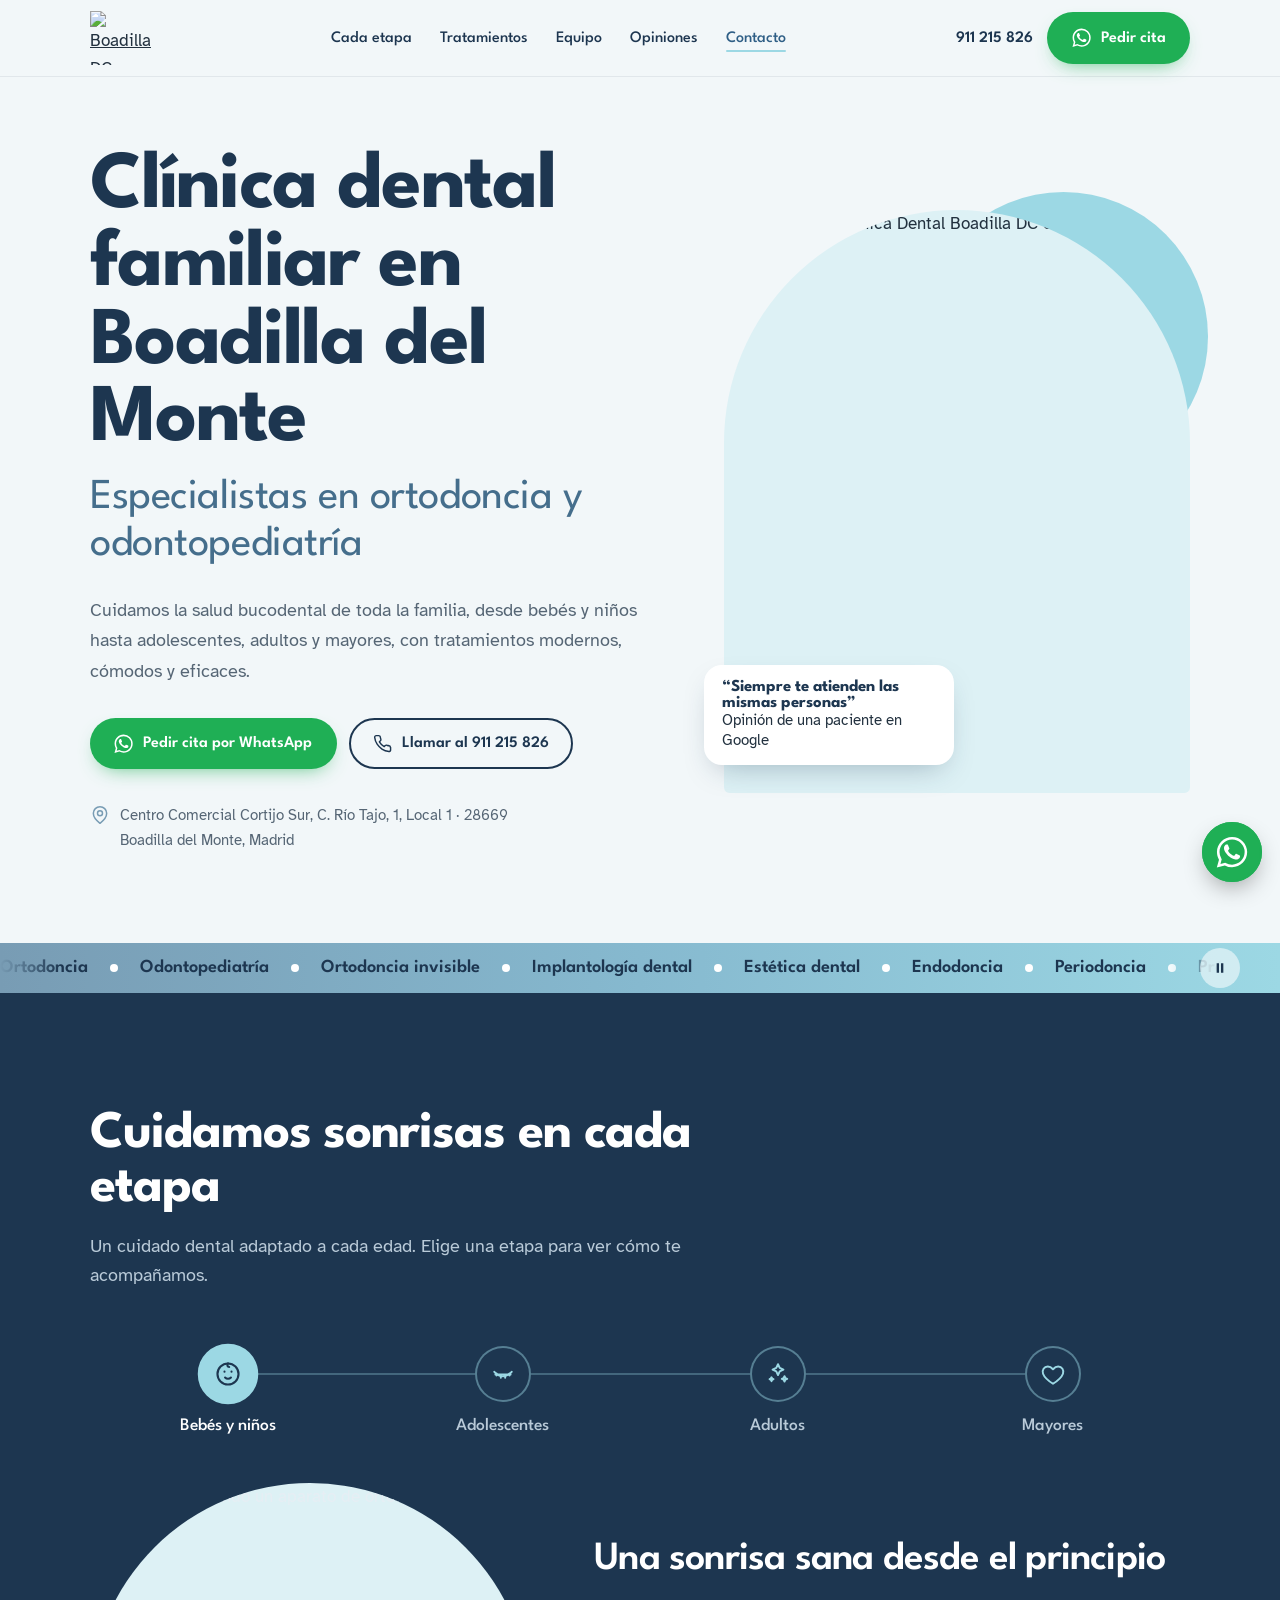
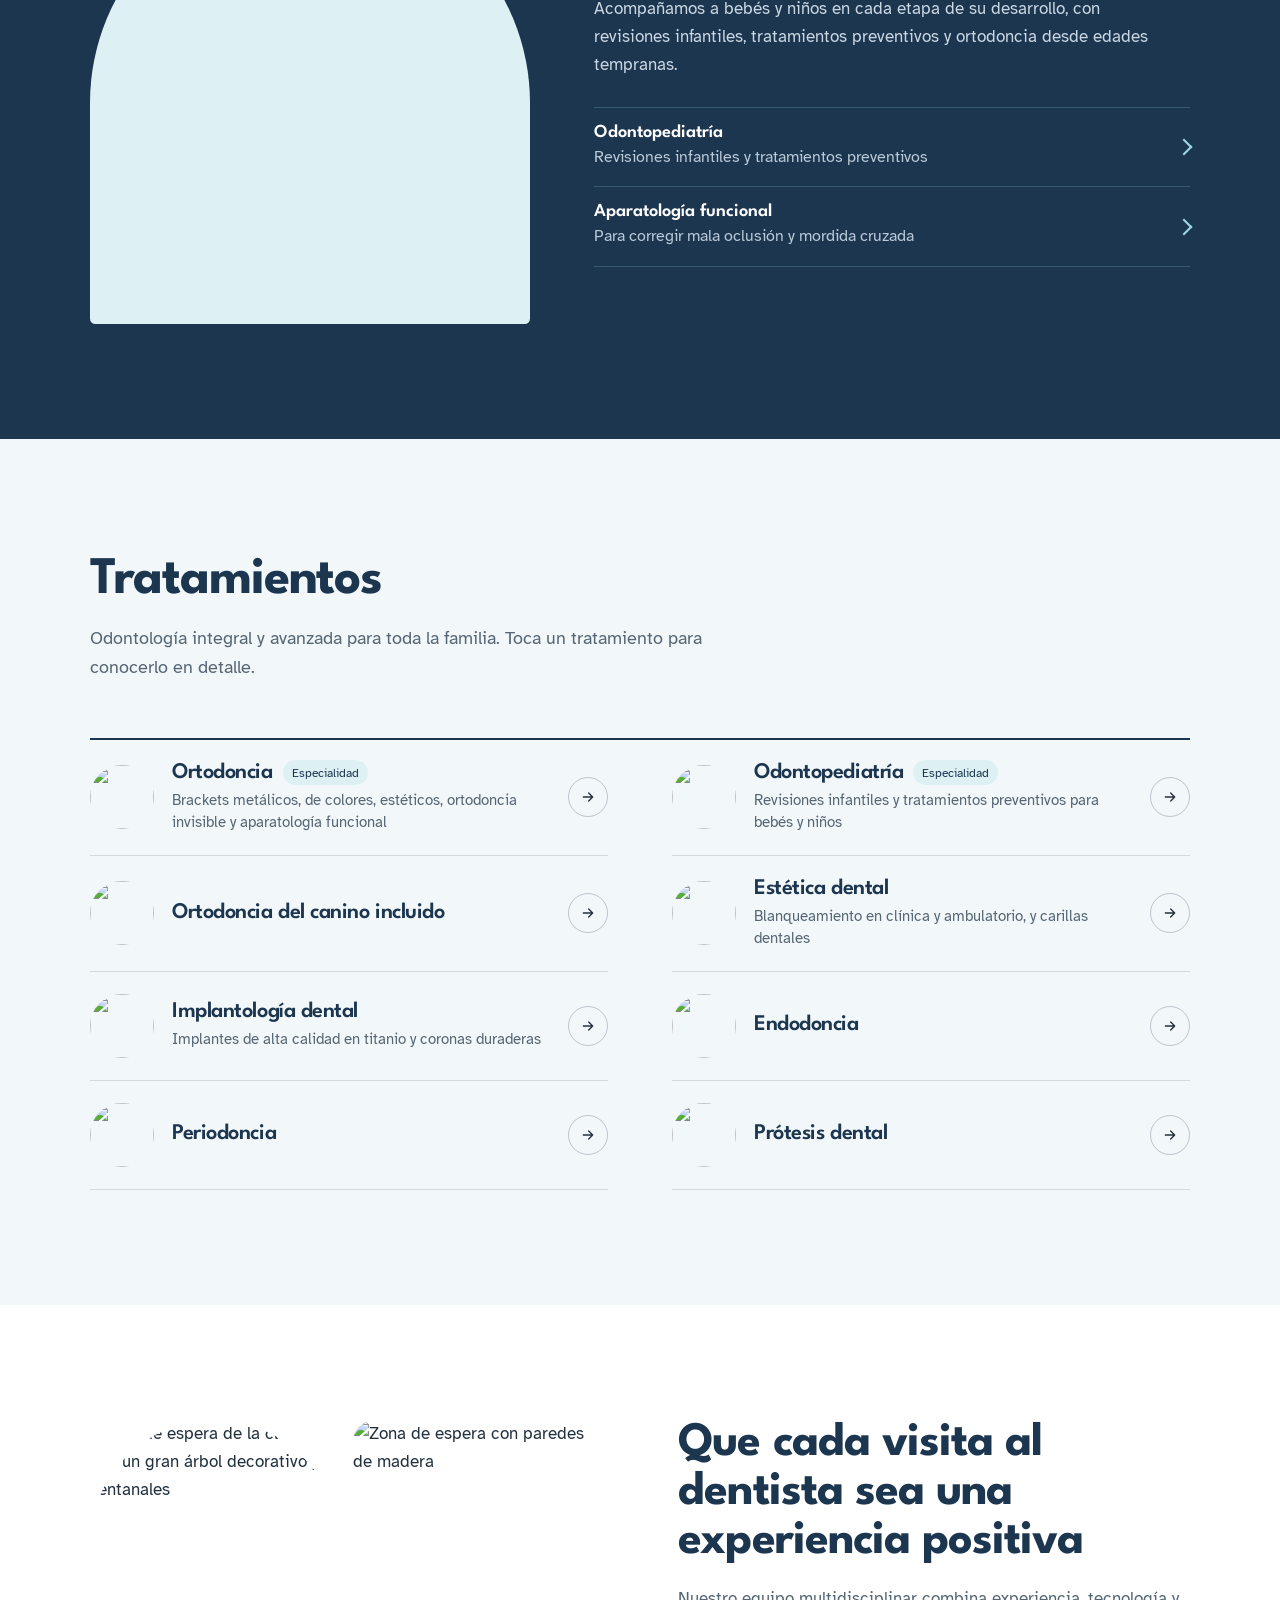
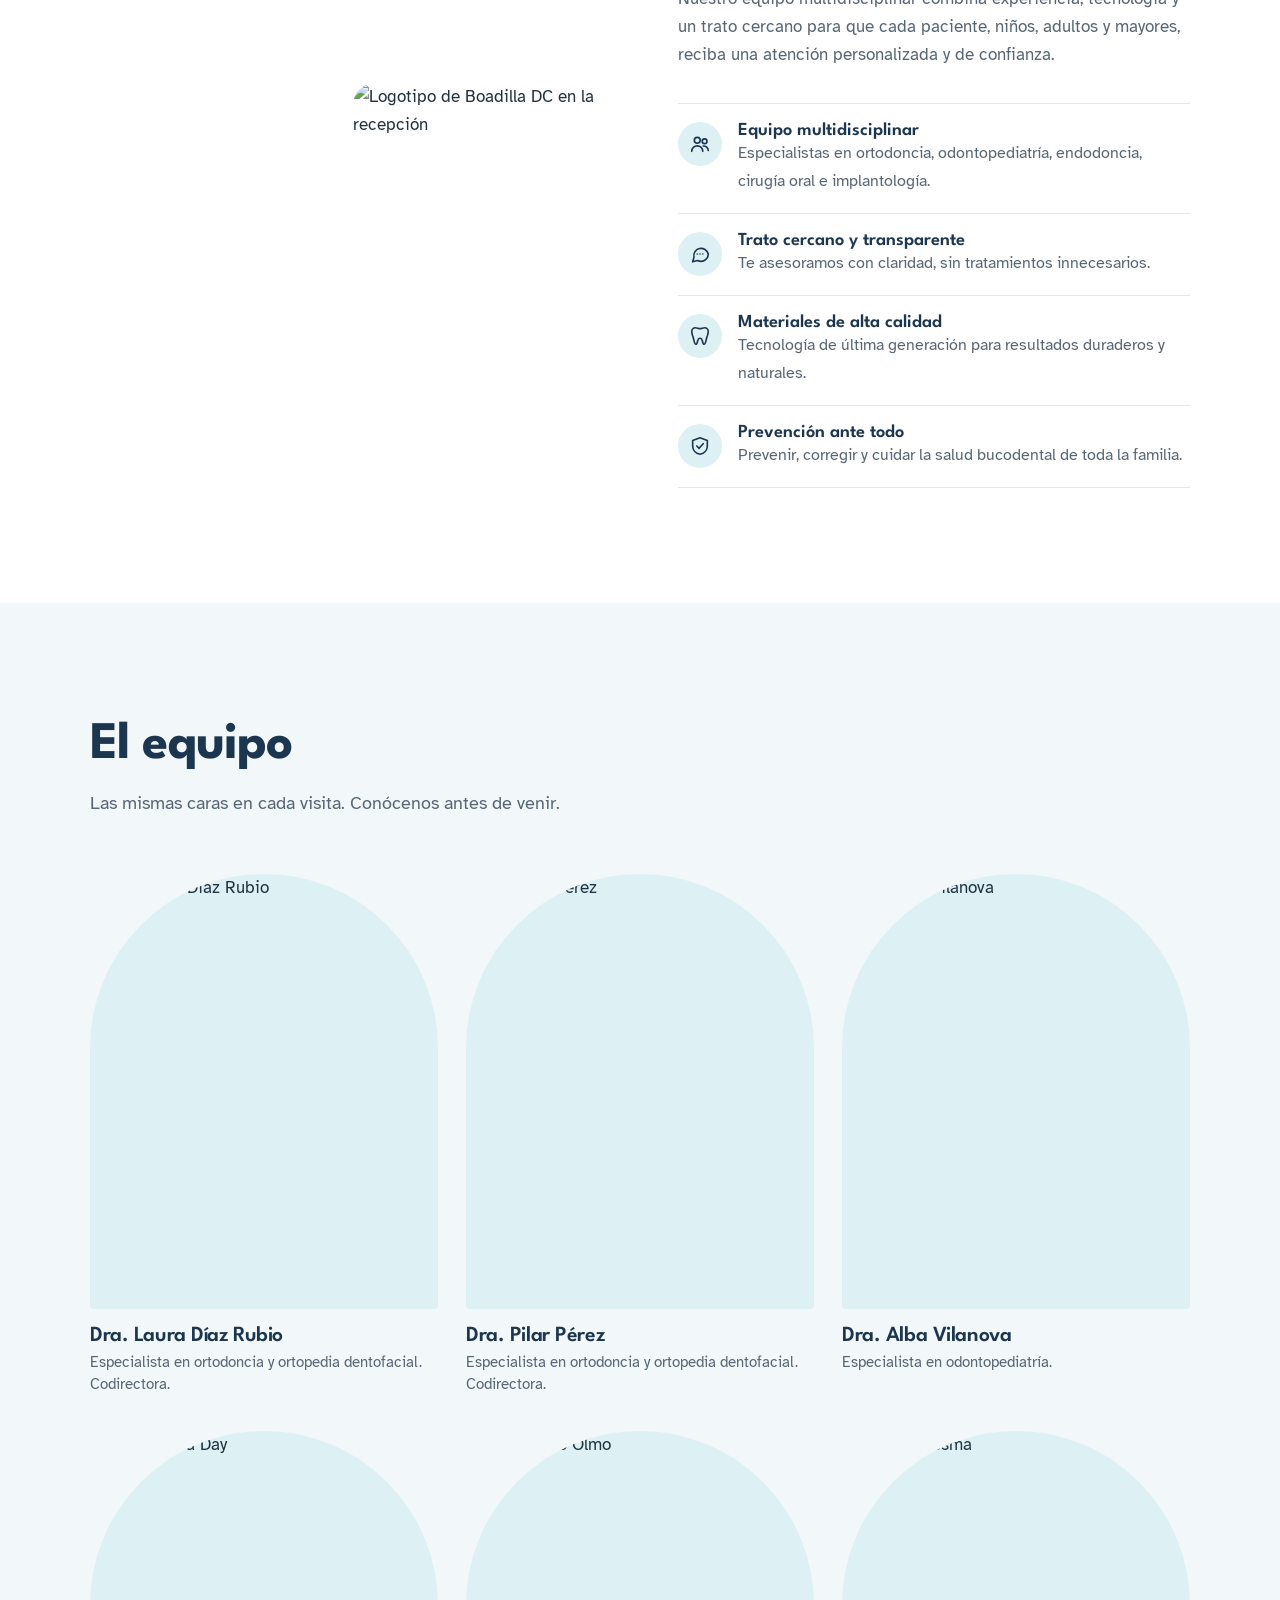
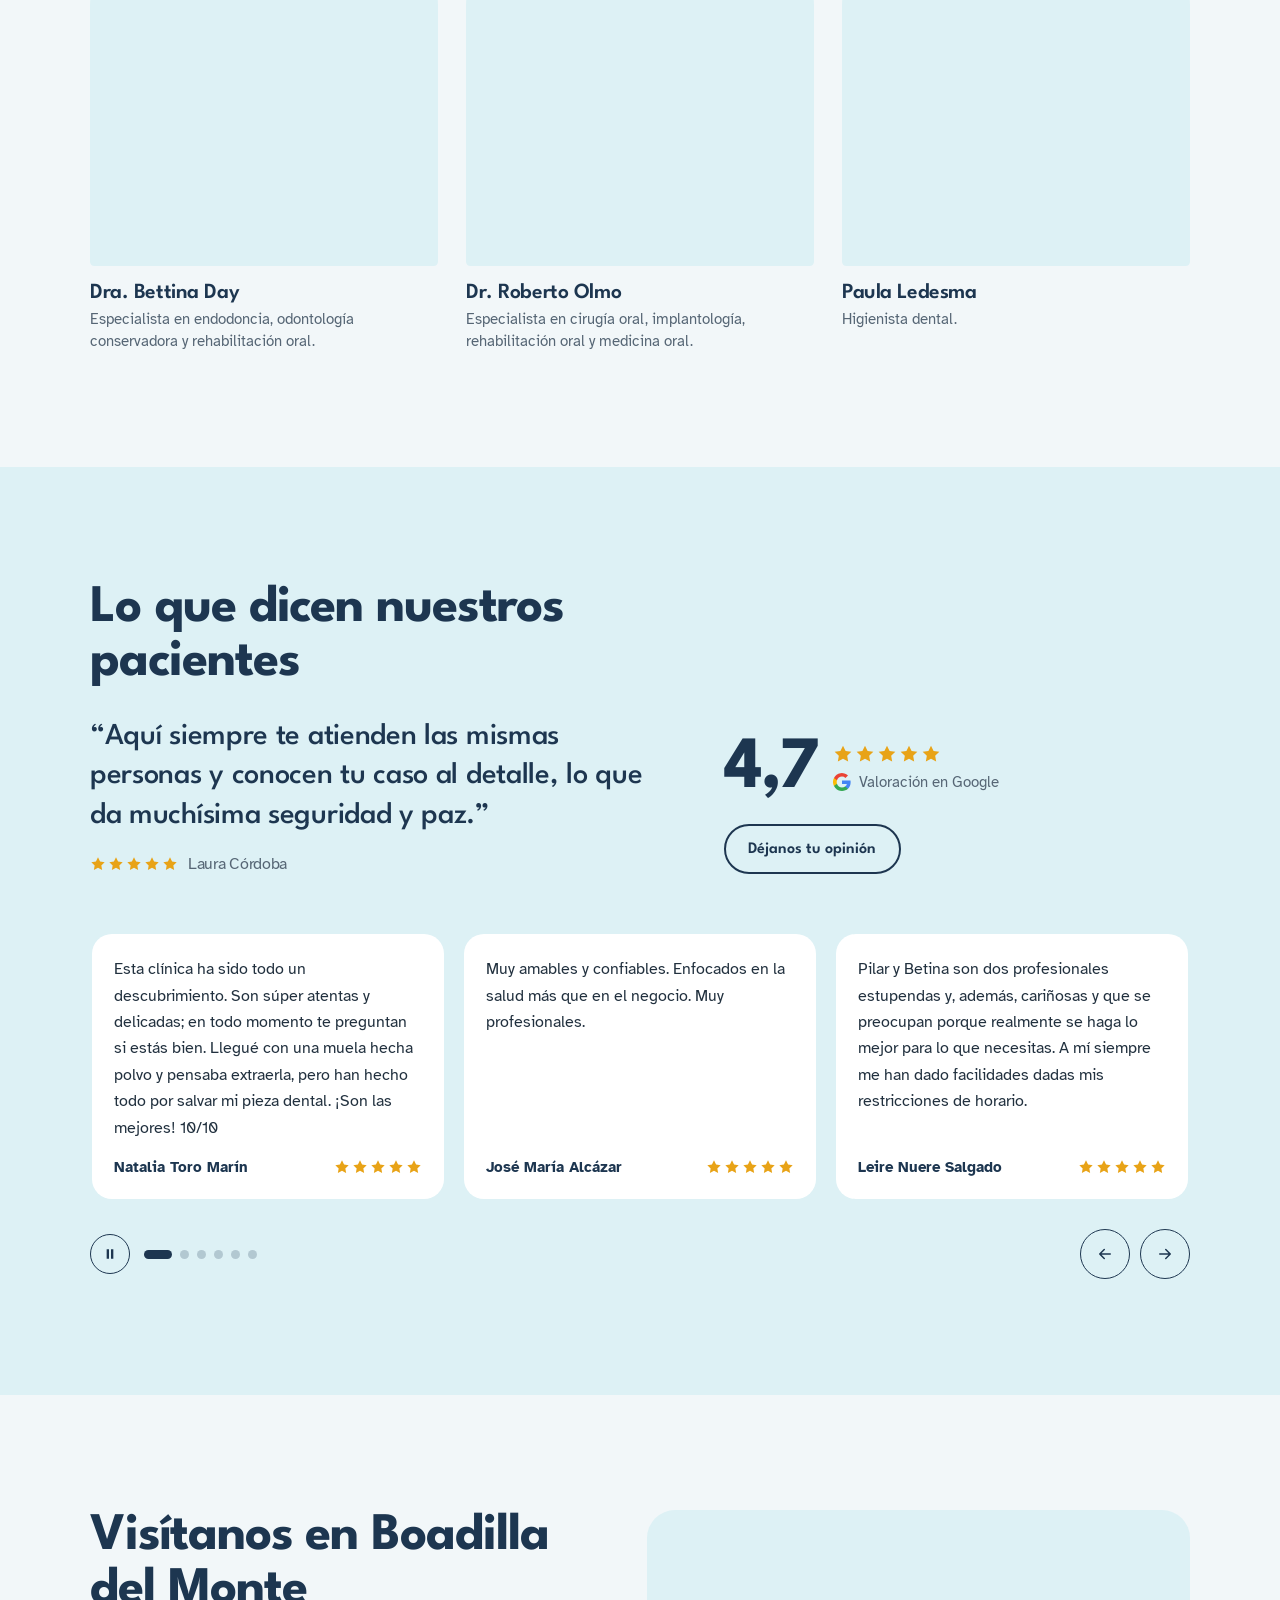
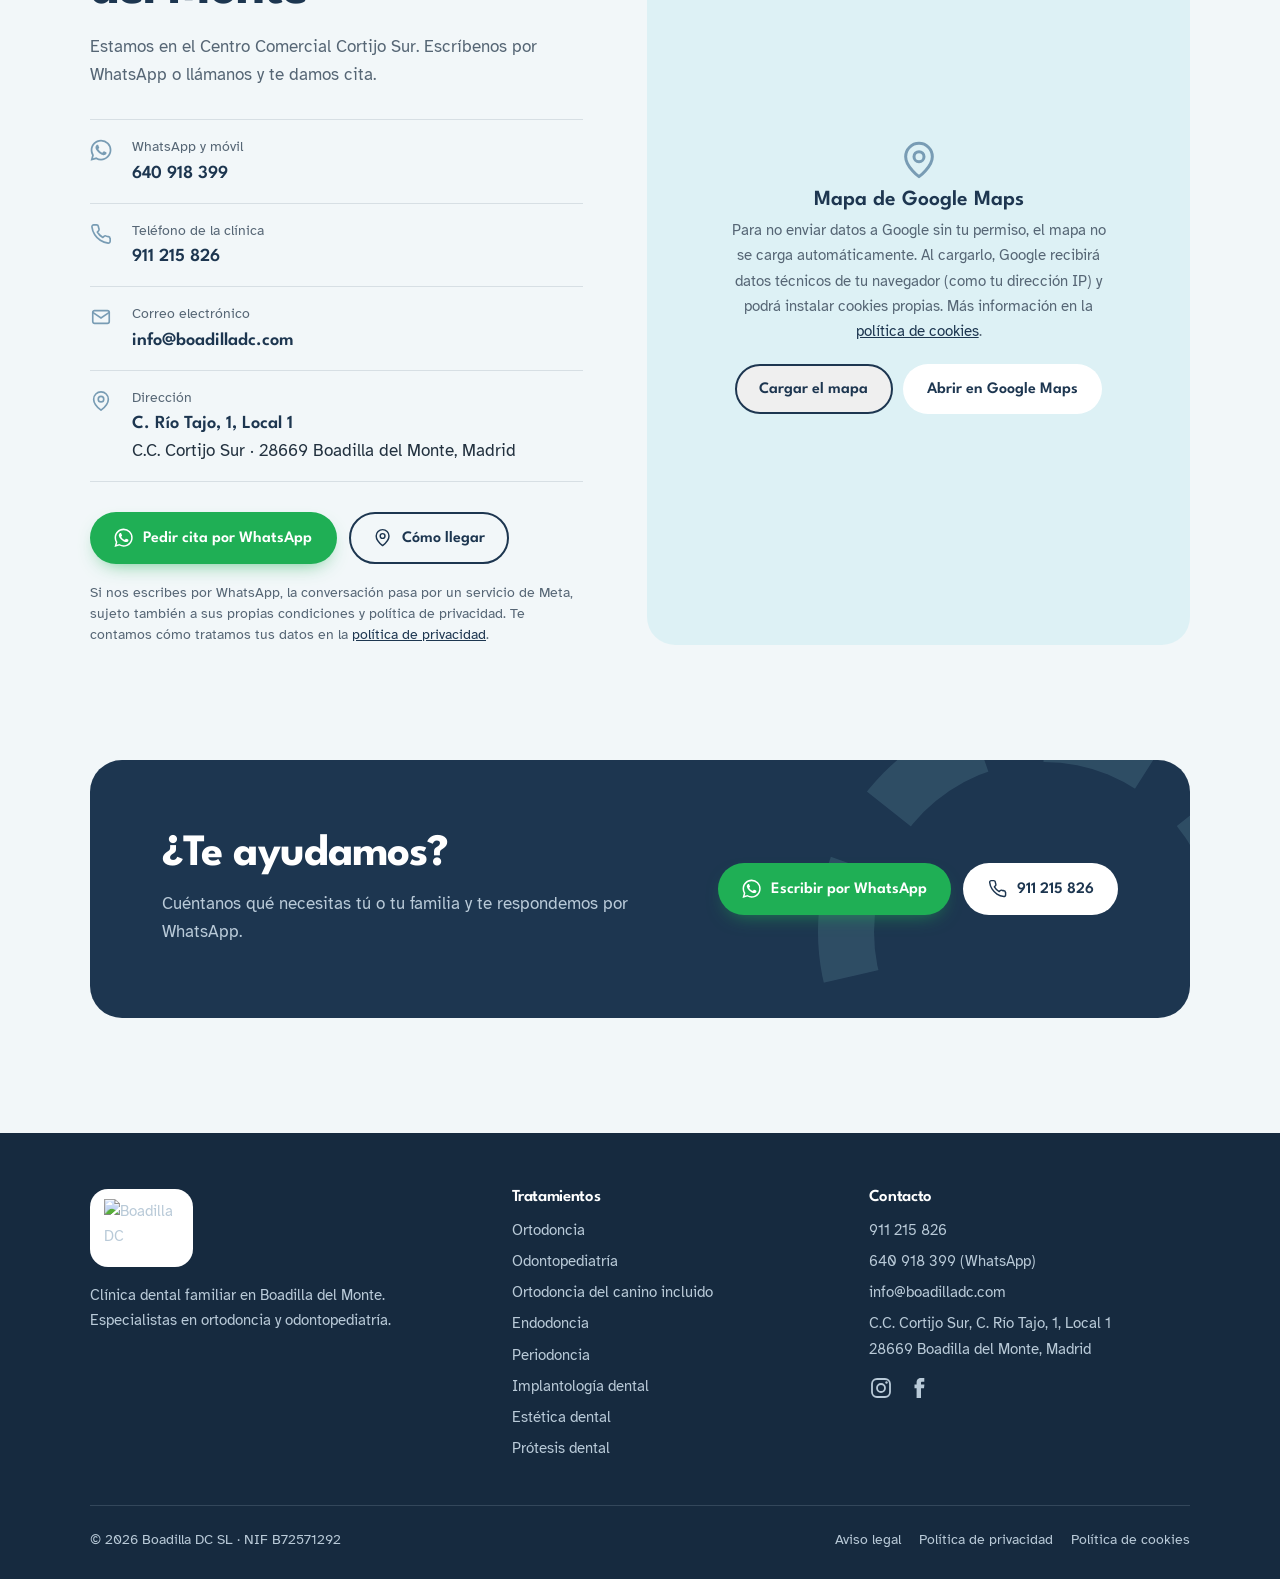
==== commit 028848f4: "Accesibilidad 100, medición de carga corregida e imágenes más ligeras" ====
--- a/index.html
+++ b/index.html
@@ -63,7 +63,7 @@
 .hero{padding:clamp(32px,6vw,72px) 0 clamp(48px,7vw,96px);overflow:hidden}
 .hero-grid{display:grid;grid-template-columns:1.1fr .9fr;gap:clamp(28px,5vw,72px);align-items:center}
 .hero h1{font-size:clamp(2.6rem,6.4vw,5.4rem);font-weight:700;line-height:.95}
-.hero h1 .sub{display:block;font-weight:400;color:var(--steel);font-size:.52em;letter-spacing:-.01em;margin-top:.35em;line-height:1.1}
+.hero h1 .sub{display:block;font-weight:400;color:#456E8C;font-size:.52em;letter-spacing:-.01em;margin-top:.35em;line-height:1.1}
 .hero .lead{margin-top:26px;max-width:34em;font-size:1.15rem;color:var(--muted)}
 .hero .actions{display:flex;flex-wrap:wrap;gap:12px;margin-top:32px}
 .hero .where{display:flex;gap:10px;align-items:flex-start;margin-top:34px;color:var(--muted);font-size:.95rem;max-width:30em}
@@ -79,7 +79,6 @@
 @media (prefers-reduced-motion:no-preference){
   .hero h1 .sub,.hero .lead,.hero .actions,.hero .where{animation:rise .8s cubic-bezier(.2,.7,.2,1) both}
   .hero h1 .sub{animation-delay:.38s}.hero .lead{animation-delay:.48s}.hero .actions{animation-delay:.58s}.hero .where{animation-delay:.68s}
-  .hero .arch{animation:archin 1.1s cubic-bezier(.2,.7,.2,1) both .1s}
   @keyframes rise{from{opacity:0;transform:translateY(18px)}to{opacity:1;transform:none}}
   @keyframes archin{from{clip-path:inset(100% 0 0 0 round 999px 999px 24px 24px)}to{clip-path:inset(0 0 0 0 round 999px 999px 24px 24px)}}
 }
@@ -207,7 +206,7 @@
 .f-grid{display:grid;grid-template-columns:1.2fr 1fr 1fr;gap:36px}
 .f-logo{background:#fff;border-radius:18px;padding:10px 14px;display:inline-block}
 .f-logo img{height:58px;width:auto}
-footer.site h4{color:#fff;font-size:1.05rem;font-weight:600;margin-bottom:12px}
+footer.site .f-h{color:#fff;font-size:1.05rem;font-weight:600;margin-bottom:12px}
 footer.site ul{list-style:none;padding:0;margin:0;display:grid;gap:6px}
 footer.site a{text-decoration:none}
 footer.site a:hover{color:var(--aqua)}
@@ -350,8 +349,10 @@
 
 /* Opiniones: carrusel con scroll-snap */
 .rev-car-wrap{position:relative}
-.rev-car{display:grid;grid-auto-flow:column;grid-auto-columns:calc((100% - 40px)/3);gap:20px;overflow-x:auto;scroll-snap-type:x mandatory;scroll-behavior:smooth;scrollbar-width:none;overscroll-behavior-x:contain;padding:4px 2px 8px;align-items:stretch}
+.rev-car{display:grid;grid-auto-flow:column;grid-auto-columns:calc((100% - 40px)/3);gap:20px;overflow-x:auto;scroll-behavior:smooth;scrollbar-width:none;overscroll-behavior-x:contain;padding:4px 2px 8px;align-items:stretch}
 .rev-car::-webkit-scrollbar{display:none}
+/* El ajuste (snap) se activa tras la carga: aplicado desde el inicio, el navegador lo trata como un desplazamiento y corta la medición de carga (LCP) */
+.rev-car.snap{scroll-snap-type:x mandatory}
 .rev-car > .rev{scroll-snap-align:start;margin:0;display:flex;flex-direction:column;justify-content:space-between;transition:transform .35s var(--ease),box-shadow .35s var(--ease)}
 .rev-car > .rev:hover{transform:translateY(-4px);box-shadow:0 20px 36px -26px rgba(29,54,80,.55)}
 .rev-ctrls{display:flex;align-items:center;justify-content:space-between;gap:16px;margin-top:22px}
@@ -460,7 +461,7 @@
     </nav>
     <div class="bar-cta">
       <a class="bar-tel" href="tel:+34911215826">911 215 826</a>
-      <a class="btn btn-wa" href="https://wa.me/34640918399?text=Hola%2C%20me%20gustar%C3%ADa%20pedir%20cita%20en%20Cl%C3%ADnica%20Dental%20Boadilla%20DC." target="_blank" rel="noopener" data-wa><svg aria-hidden="true"><use href="#i-wa"/></svg><span>Pedir cita</span></a>
+      <a class="btn btn-wa" href="https://wa.me/34640918399?text=Hola%2C%20me%20gustar%C3%ADa%20pedir%20cita%20en%20Cl%C3%ADnica%20Dental%20Boadilla%20DC." target="_blank" rel="noopener" data-wa aria-label="Pedir cita por WhatsApp"><svg aria-hidden="true"><use href="#i-wa"/></svg><span>Pedir cita</span></a>
       <button class="menu-btn" aria-label="Abrir menú" aria-expanded="false" aria-controls="m-nav"><svg viewBox="0 0 24 24" aria-hidden="true"><path d="M4 7h16M4 12h16M4 17h16" stroke="currentColor" stroke-width="2" stroke-linecap="round"/></svg></button>
     </div>
   </div>
@@ -489,7 +490,7 @@
       </div>
       <figure class="hero-figure" style="margin:0">
         <div class="arch">
-          <img src="https://boadilladc.com/wp-content/uploads/2025/10/GARPRESS-0372-scaled.jpg" alt="Equipo de la Clínica Dental Boadilla DC en la clínica" fetchpriority="high">
+          <img src="https://boadilladc.com/wp-content/uploads/2025/10/GARPRESS-0372-1024x768.jpg" srcset="https://boadilladc.com/wp-content/uploads/2025/10/GARPRESS-0372-768x576.jpg 768w, https://boadilladc.com/wp-content/uploads/2025/10/GARPRESS-0372-1024x768.jpg 1024w, https://boadilladc.com/wp-content/uploads/2025/10/GARPRESS-0372-1536x1152.jpg 1536w" sizes="(max-width:980px) 150vw, 60vw" width="1024" height="768" alt="Equipo de la Clínica Dental Boadilla DC en la clínica" fetchpriority="high">
         </div>
         <figcaption><strong>“Siempre te atienden las mismas personas”</strong>Opinión de una paciente en Google</figcaption>
       </figure>
@@ -522,7 +523,7 @@
       </div>
 
       <div class="stage-panel" role="tabpanel" id="p-ninos" aria-labelledby="t-ninos">
-        <div class="arch"><img loading="lazy" src="https://boadilladc.com/wp-content/uploads/2025/10/GARPRESS-0398-2-scaled.jpg" alt="Doctora mostrando un aparato de ortodoncia a una niña"></div>
+        <div class="arch"><img loading="lazy" src="https://boadilladc.com/wp-content/uploads/2025/10/GARPRESS-0398-2-1024x768.jpg" srcset="https://boadilladc.com/wp-content/uploads/2025/10/GARPRESS-0398-2-768x576.jpg 768w, https://boadilladc.com/wp-content/uploads/2025/10/GARPRESS-0398-2-1024x768.jpg 1024w, https://boadilladc.com/wp-content/uploads/2025/10/GARPRESS-0398-2-1536x1152.jpg 1536w" sizes="(max-width:980px) 120vw, 45vw" alt="Doctora mostrando un aparato de ortodoncia a una niña"></div>
         <div>
           <h3>Una sonrisa sana desde el principio</h3>
           <p>Acompañamos a bebés y niños en cada etapa de su desarrollo, con revisiones infantiles, tratamientos preventivos y ortodoncia desde edades tempranas.</p>
@@ -534,7 +535,7 @@
       </div>
 
       <div class="stage-panel" role="tabpanel" id="p-adol" aria-labelledby="t-adol" hidden>
-        <div class="arch"><img loading="lazy" src="https://boadilladc.com/wp-content/uploads/2025/10/GARPRESS-0015-scaled.jpg" alt="Paciente joven durante una revisión en Boadilla DC"></div>
+        <div class="arch"><img loading="lazy" src="https://boadilladc.com/wp-content/uploads/2025/10/GARPRESS-0015-1024x768.jpg" srcset="https://boadilladc.com/wp-content/uploads/2025/10/GARPRESS-0015-768x576.jpg 768w, https://boadilladc.com/wp-content/uploads/2025/10/GARPRESS-0015-1024x768.jpg 1024w, https://boadilladc.com/wp-content/uploads/2025/10/GARPRESS-0015-1536x1152.jpg 1536w" sizes="(max-width:980px) 120vw, 45vw" alt="Paciente joven durante una revisión en Boadilla DC"></div>
         <div>
           <h3>Ortodoncia con todas las técnicas</h3>
           <p>Prevenimos, corregimos y cuidamos la mordida con tratamientos modernos y cómodos, pensados para el día a día de los adolescentes.</p>
@@ -546,7 +547,7 @@
       </div>
 
       <div class="stage-panel" role="tabpanel" id="p-adul" aria-labelledby="t-adul" hidden>
-        <div class="arch"><img loading="lazy" src="https://boadilladc.com/wp-content/uploads/2025/10/GARPRESS-0537-scaled.jpg" alt="Modelo dental con ortodoncia en manos de la doctora"></div>
+        <div class="arch"><img loading="lazy" src="https://boadilladc.com/wp-content/uploads/2025/10/GARPRESS-0537-1024x768.jpg" srcset="https://boadilladc.com/wp-content/uploads/2025/10/GARPRESS-0537-768x576.jpg 768w, https://boadilladc.com/wp-content/uploads/2025/10/GARPRESS-0537-1024x768.jpg 1024w, https://boadilladc.com/wp-content/uploads/2025/10/GARPRESS-0537-1536x1152.jpg 1536w" sizes="(max-width:980px) 120vw, 45vw" alt="Modelo dental con ortodoncia en manos de la doctora"></div>
         <div>
           <h3>Odontología avanzada y conservadora</h3>
           <p>Materiales de alta calidad y tecnología de última generación para lograr resultados duraderos y naturales.</p>
@@ -640,24 +641,24 @@
         <div>
           <h2 id="h-rev" class="sec-head" style="margin:0 0 28px;font-size:clamp(2rem,4.4vw,3.3rem);font-weight:700">Lo que dicen nuestros pacientes</h2>
           <blockquote class="rev-feature">“Aquí siempre te atienden las mismas personas y conocen tu caso al detalle, lo que da muchísima seguridad y paz.”
-            <footer><span class="stars" aria-label="5 de 5 estrellas"><svg><use href="#i-star"/></svg><svg><use href="#i-star"/></svg><svg><use href="#i-star"/></svg><svg><use href="#i-star"/></svg><svg><use href="#i-star"/></svg></span>Laura Córdoba</footer>
+            <footer><span class="stars" role="img" aria-label="5 de 5 estrellas"><svg><use href="#i-star"/></svg><svg><use href="#i-star"/></svg><svg><use href="#i-star"/></svg><svg><use href="#i-star"/></svg><svg><use href="#i-star"/></svg></span>Laura Córdoba</footer>
           </blockquote>
         </div>
         <div>
-          <p class="g-score"><b data-count="5.0">5,0</b><span><span class="stars" aria-label="5 de 5 estrellas"><svg><use href="#i-star"/></svg><svg><use href="#i-star"/></svg><svg><use href="#i-star"/></svg><svg><use href="#i-star"/></svg><svg><use href="#i-star"/></svg></span><span class="g-note"><svg aria-hidden="true"><use href="#i-google"/></svg>Valoración en Google</span></span></p>
+          <p class="g-score"><b data-count="5.0">5,0</b><span><span class="stars" role="img" aria-label="5 de 5 estrellas"><svg><use href="#i-star"/></svg><svg><use href="#i-star"/></svg><svg><use href="#i-star"/></svg><svg><use href="#i-star"/></svg><svg><use href="#i-star"/></svg></span><span class="g-note"><svg aria-hidden="true"><use href="#i-google"/></svg>Valoración en Google</span></span></p>
           <a class="btn btn-line" href="https://g.page/r/Ca1rQI64ILdUEBM/review" target="_blank" rel="noopener">Déjanos tu opinión</a>
         </div>
       </div>
       <div class="rev-car-wrap" data-carousel-root data-autoplay="6000">
       <div class="rev-car" data-carousel aria-label="Opiniones de pacientes" role="region">
-        <figure class="rev"><p>Esta clínica ha sido todo un descubrimiento. Son súper atentas y delicadas; en todo momento te preguntan si estás bien. Llegué con una muela hecha polvo y pensaba extraerla, pero han hecho todo por salvar mi pieza dental. ¡Son las mejores! 10/10</p><footer><b>Natalia Toro Marín</b><span class="stars" aria-label="5 estrellas"><svg><use href="#i-star"/></svg><svg><use href="#i-star"/></svg><svg><use href="#i-star"/></svg><svg><use href="#i-star"/></svg><svg><use href="#i-star"/></svg></span></footer></figure>
-        <figure class="rev"><p>Muy amables y confiables. Enfocados en la salud más que en el negocio. Muy profesionales.</p><footer><b>José María Alcázar</b><span class="stars" aria-label="5 estrellas"><svg><use href="#i-star"/></svg><svg><use href="#i-star"/></svg><svg><use href="#i-star"/></svg><svg><use href="#i-star"/></svg><svg><use href="#i-star"/></svg></span></footer></figure>
-        <figure class="rev"><p>Pilar y Betina son dos profesionales estupendas y, además, cariñosas y que se preocupan porque realmente se haga lo mejor para lo que necesitas. A mí siempre me han dado facilidades dadas mis restricciones de horario.</p><footer><b>Leire Nuere Salgado</b><span class="stars" aria-label="5 estrellas"><svg><use href="#i-star"/></svg><svg><use href="#i-star"/></svg><svg><use href="#i-star"/></svg><svg><use href="#i-star"/></svg><svg><use href="#i-star"/></svg></span></footer></figure>
-        <figure class="rev"><p>Llevo varios tratamientos en este centro, trato de 10 y siempre están pendientes de mi evolución.</p><footer><b>Alfonso Gómez</b><span class="stars" aria-label="5 estrellas"><svg><use href="#i-star"/></svg><svg><use href="#i-star"/></svg><svg><use href="#i-star"/></svg><svg><use href="#i-star"/></svg><svg><use href="#i-star"/></svg></span></footer></figure>
-        <figure class="rev"><p>Trato increíble. Pilar muy buena profesional pero mejor persona. Hace que el dentista sea apetecible.</p><footer><b>Daniel Tordesillas López</b><span class="stars" aria-label="5 estrellas"><svg><use href="#i-star"/></svg><svg><use href="#i-star"/></svg><svg><use href="#i-star"/></svg><svg><use href="#i-star"/></svg><svg><use href="#i-star"/></svg></span></footer></figure>
-        <figure class="rev"><p>Un trato muy profesional. Muy atentos durante el tratamiento y previamente a la visita. 100% recomendable. ¡Volveré seguro!</p><footer><b>Rubén Díaz Martín</b><span class="stars" aria-label="5 estrellas"><svg><use href="#i-star"/></svg><svg><use href="#i-star"/></svg><svg><use href="#i-star"/></svg><svg><use href="#i-star"/></svg><svg><use href="#i-star"/></svg></span></footer></figure>
-        <figure class="rev"><p>Fui a hacerme una limpieza y el trato excepcional, muchísimas gracias a Laura y Pilar.</p><footer><b>Laura Molina</b><span class="stars" aria-label="5 estrellas"><svg><use href="#i-star"/></svg><svg><use href="#i-star"/></svg><svg><use href="#i-star"/></svg><svg><use href="#i-star"/></svg><svg><use href="#i-star"/></svg></span></footer></figure>
-        <figure class="rev"><p>¡Laura es la mejor! Muy detallista.</p><footer><b>David Elvira Maldonado</b><span class="stars" aria-label="5 estrellas"><svg><use href="#i-star"/></svg><svg><use href="#i-star"/></svg><svg><use href="#i-star"/></svg><svg><use href="#i-star"/></svg><svg><use href="#i-star"/></svg></span></footer></figure>
+        <figure class="rev"><p>Esta clínica ha sido todo un descubrimiento. Son súper atentas y delicadas; en todo momento te preguntan si estás bien. Llegué con una muela hecha polvo y pensaba extraerla, pero han hecho todo por salvar mi pieza dental. ¡Son las mejores! 10/10</p><footer><b>Natalia Toro Marín</b><span class="stars" role="img" aria-label="5 estrellas"><svg><use href="#i-star"/></svg><svg><use href="#i-star"/></svg><svg><use href="#i-star"/></svg><svg><use href="#i-star"/></svg><svg><use href="#i-star"/></svg></span></footer></figure>
+        <figure class="rev"><p>Muy amables y confiables. Enfocados en la salud más que en el negocio. Muy profesionales.</p><footer><b>José María Alcázar</b><span class="stars" role="img" aria-label="5 estrellas"><svg><use href="#i-star"/></svg><svg><use href="#i-star"/></svg><svg><use href="#i-star"/></svg><svg><use href="#i-star"/></svg><svg><use href="#i-star"/></svg></span></footer></figure>
+        <figure class="rev"><p>Pilar y Betina son dos profesionales estupendas y, además, cariñosas y que se preocupan porque realmente se haga lo mejor para lo que necesitas. A mí siempre me han dado facilidades dadas mis restricciones de horario.</p><footer><b>Leire Nuere Salgado</b><span class="stars" role="img" aria-label="5 estrellas"><svg><use href="#i-star"/></svg><svg><use href="#i-star"/></svg><svg><use href="#i-star"/></svg><svg><use href="#i-star"/></svg><svg><use href="#i-star"/></svg></span></footer></figure>
+        <figure class="rev"><p>Llevo varios tratamientos en este centro, trato de 10 y siempre están pendientes de mi evolución.</p><footer><b>Alfonso Gómez</b><span class="stars" role="img" aria-label="5 estrellas"><svg><use href="#i-star"/></svg><svg><use href="#i-star"/></svg><svg><use href="#i-star"/></svg><svg><use href="#i-star"/></svg><svg><use href="#i-star"/></svg></span></footer></figure>
+        <figure class="rev"><p>Trato increíble. Pilar muy buena profesional pero mejor persona. Hace que el dentista sea apetecible.</p><footer><b>Daniel Tordesillas López</b><span class="stars" role="img" aria-label="5 estrellas"><svg><use href="#i-star"/></svg><svg><use href="#i-star"/></svg><svg><use href="#i-star"/></svg><svg><use href="#i-star"/></svg><svg><use href="#i-star"/></svg></span></footer></figure>
+        <figure class="rev"><p>Un trato muy profesional. Muy atentos durante el tratamiento y previamente a la visita. 100% recomendable. ¡Volveré seguro!</p><footer><b>Rubén Díaz Martín</b><span class="stars" role="img" aria-label="5 estrellas"><svg><use href="#i-star"/></svg><svg><use href="#i-star"/></svg><svg><use href="#i-star"/></svg><svg><use href="#i-star"/></svg><svg><use href="#i-star"/></svg></span></footer></figure>
+        <figure class="rev"><p>Fui a hacerme una limpieza y el trato excepcional, muchísimas gracias a Laura y Pilar.</p><footer><b>Laura Molina</b><span class="stars" role="img" aria-label="5 estrellas"><svg><use href="#i-star"/></svg><svg><use href="#i-star"/></svg><svg><use href="#i-star"/></svg><svg><use href="#i-star"/></svg><svg><use href="#i-star"/></svg></span></footer></figure>
+        <figure class="rev"><p>¡Laura es la mejor! Muy detallista.</p><footer><b>David Elvira Maldonado</b><span class="stars" role="img" aria-label="5 estrellas"><svg><use href="#i-star"/></svg><svg><use href="#i-star"/></svg><svg><use href="#i-star"/></svg><svg><use href="#i-star"/></svg><svg><use href="#i-star"/></svg></span></footer></figure>
       </div>
       <div class="rev-ctrls">
         <div class="left">
@@ -730,7 +731,7 @@
         <p style="margin-top:16px;max-width:26em">Clínica dental familiar en Boadilla del Monte. Especialistas en ortodoncia y odontopediatría.</p>
       </div>
       <div>
-        <h4>Tratamientos</h4>
+        <h2 class="f-h">Tratamientos</h2>
         <ul>
           <li><a href="https://boadilladc.com/ortodoncia-en-boadilla-del-monte/">Ortodoncia</a></li>
           <li><a href="https://boadilladc.com/odontopediatria-en-boadilla-del-monte/">Odontopediatría</a></li>
@@ -743,7 +744,7 @@
         </ul>
       </div>
       <div>
-        <h4>Contacto</h4>
+        <h2 class="f-h">Contacto</h2>
         <ul>
           <li><a href="tel:+34911215826">911 215 826</a></li>
           <li><a href="https://wa.me/34640918399" target="_blank" rel="noopener">640 918 399 (WhatsApp)</a></li>
@@ -870,6 +871,8 @@
     ['mouseleave','focusout'].forEach(t=>wrap.addEventListener(t,()=>paused=false));
     car.addEventListener('touchstart',restart,{passive:true});
     car.tabIndex=0;addEventListener('resize',build);build();restart();
+    const snapOn=()=>car.classList.add('snap');
+    ['pointerdown','touchstart','keydown','wheel'].forEach(t=>car.addEventListener(t,snapOn,{once:true,passive:true}));
   });
 })();
 
